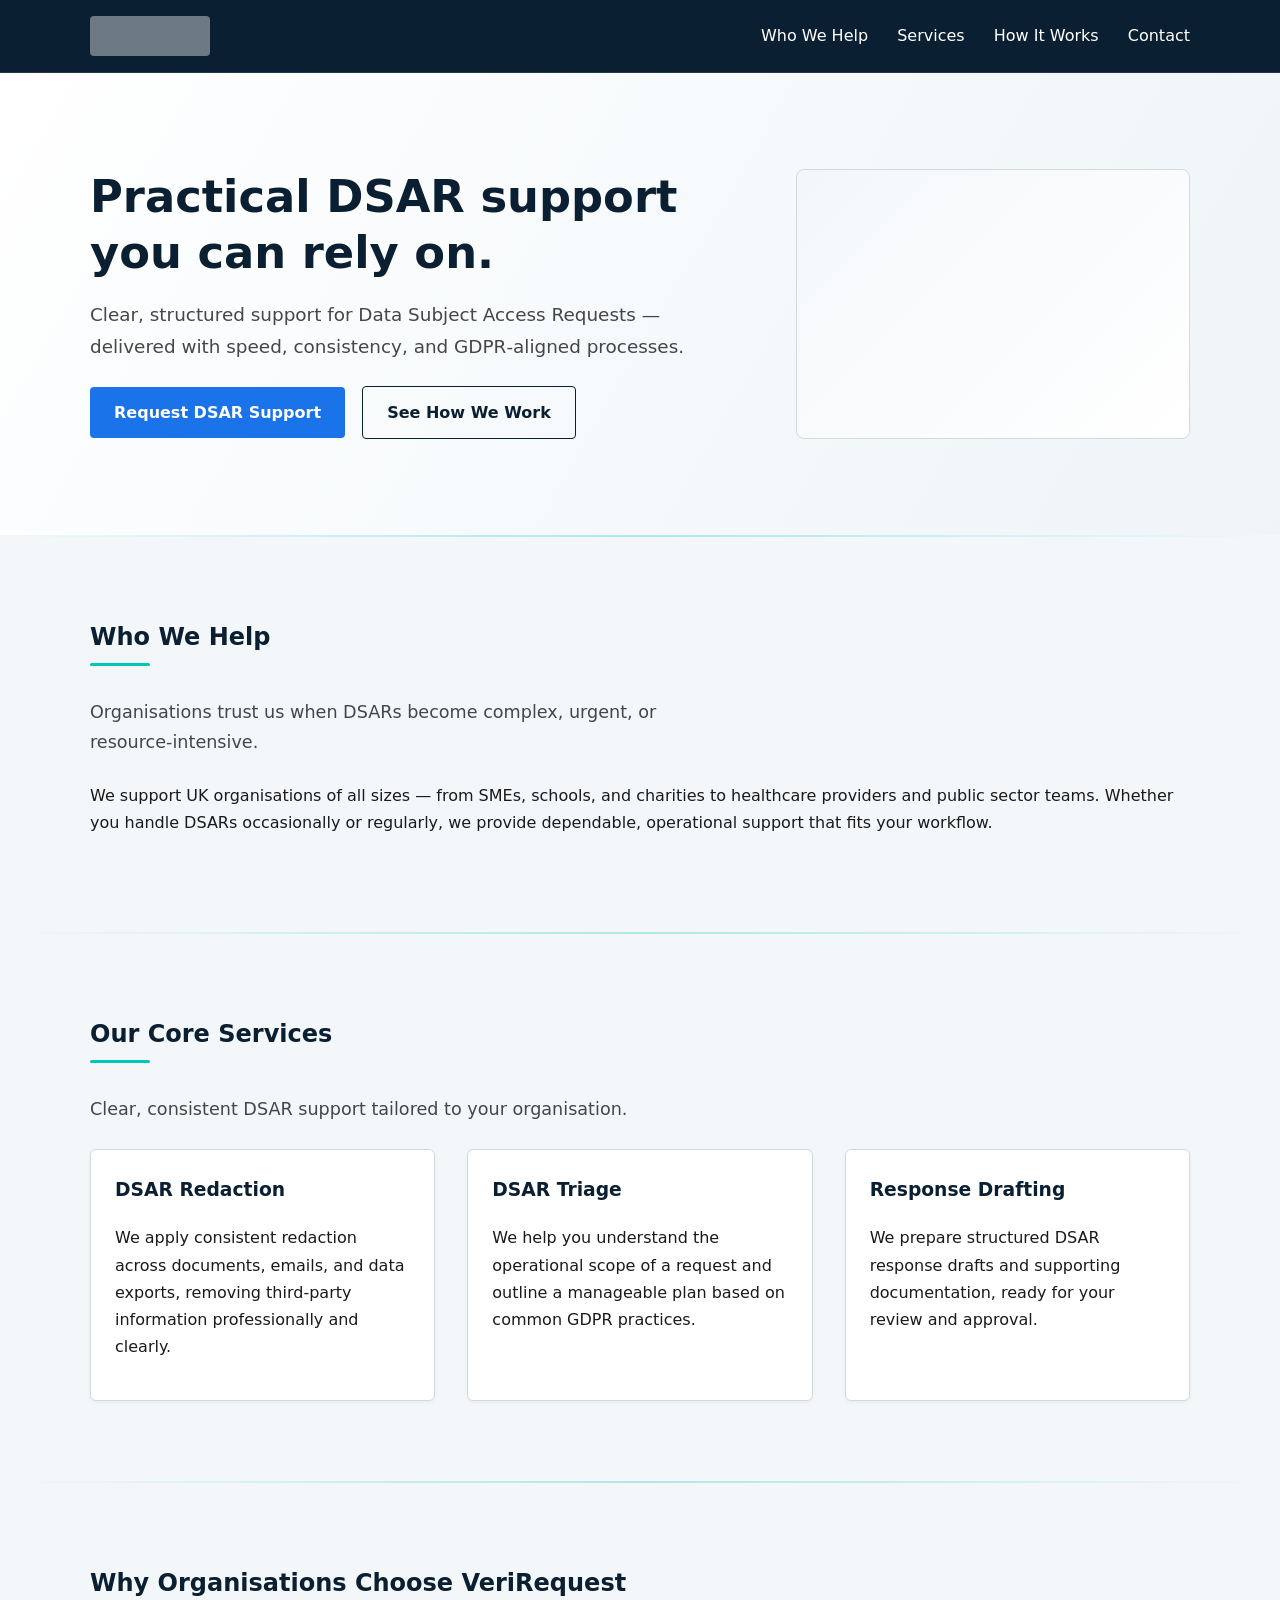
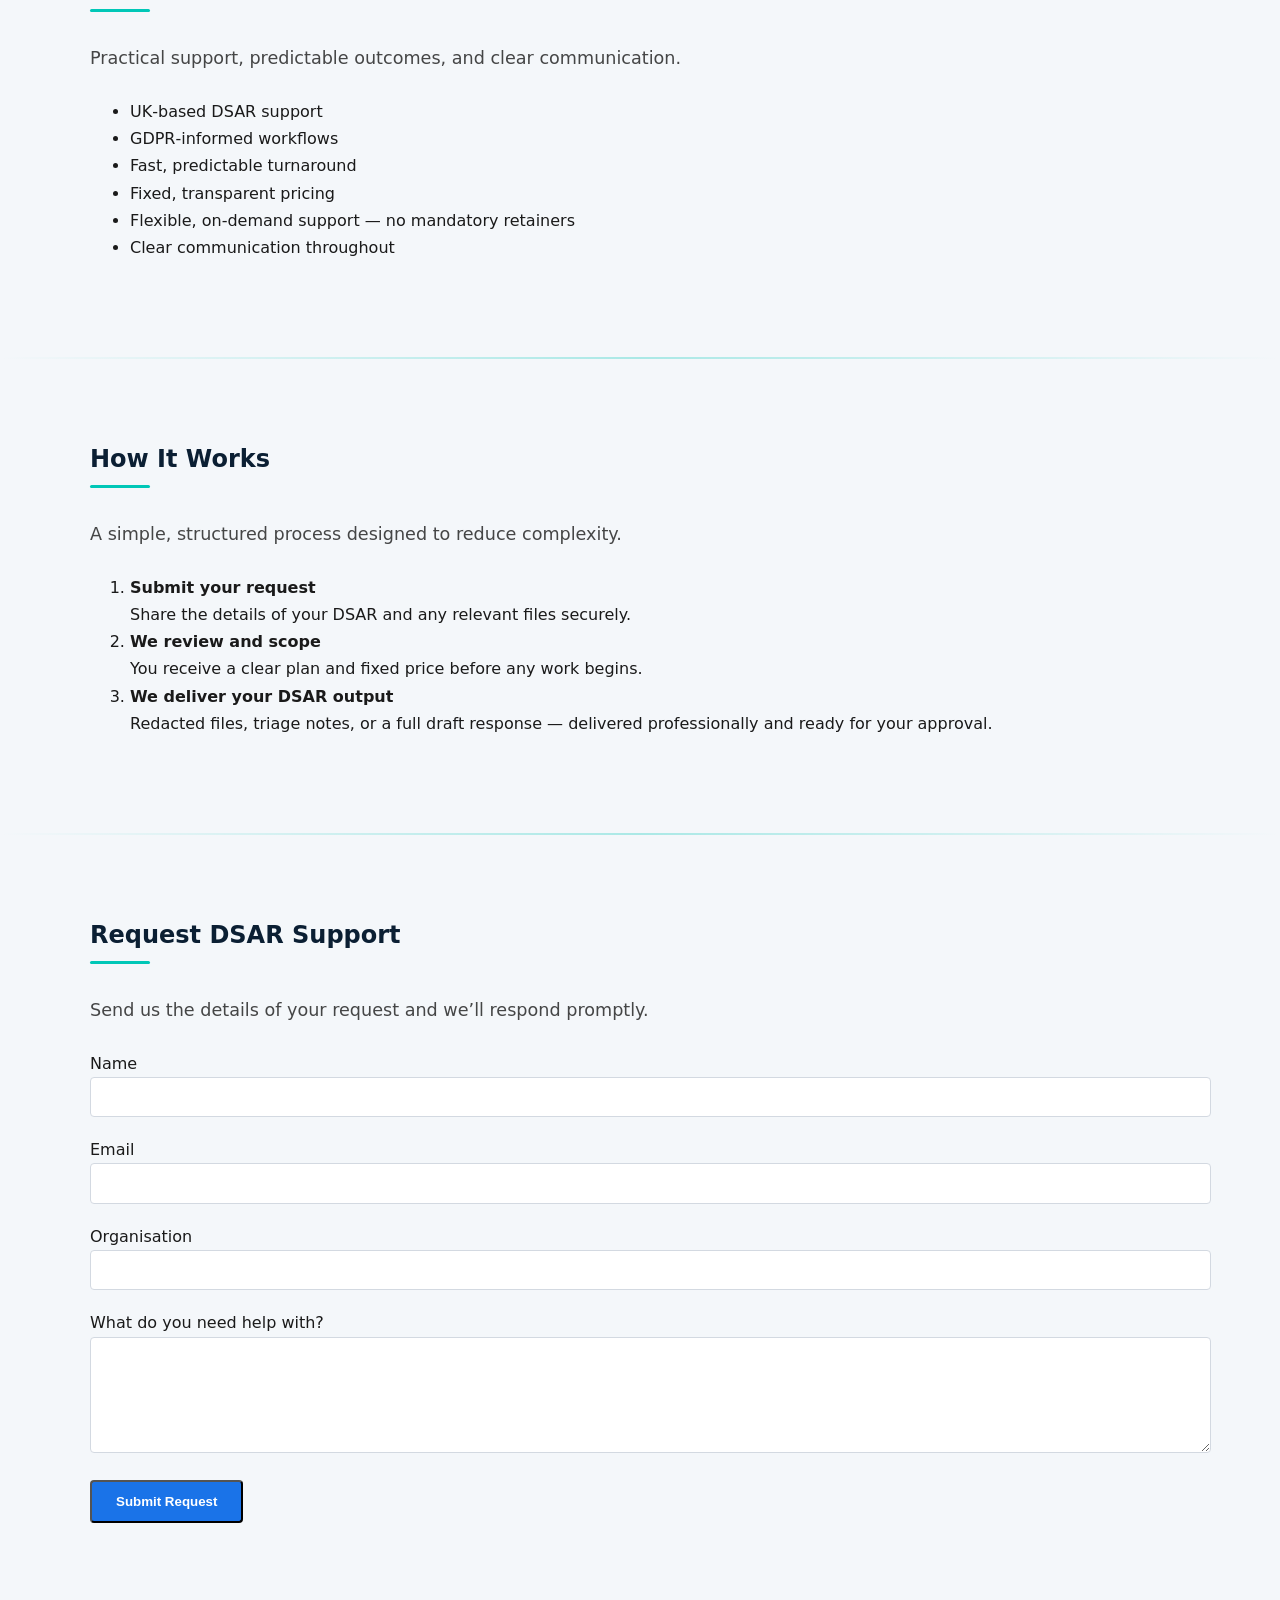
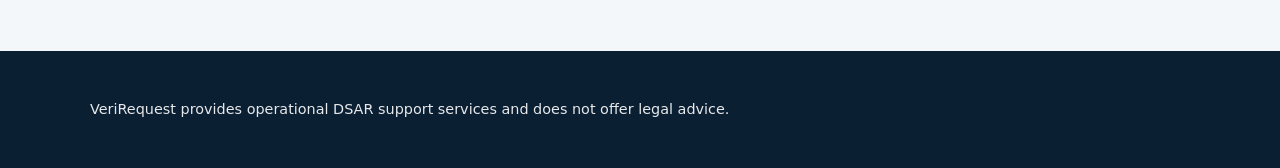
==== index.html @ df02bcd7 "v1.0 — Stable baseline before collapsibles + animation" ====
<!DOCTYPE html>
<html lang="en">
<head>
  <meta charset="UTF-8" />
  <title>VeriRequest — DSAR Support for Organisations</title>
  <meta name="viewport" content="width=device-width, initial-scale=1.0" />
  <link rel="stylesheet" href="styles.css" />
</head>

<body>

  <!-- NAVIGATION -->
  <nav class="navbar">
    <div class="container nav-inner">
      <div class="logo-placeholder"></div>
      <div class="nav-links">
        <a href="#who-we-help">Who We Help</a>
        <a href="#services">Services</a>
        <a href="#how-it-works">How It Works</a>
        <a href="#contact">Contact</a>
      </div>
    </div>
  </nav>

  <main>

    <!-- HERO -->
    <section id="hero" class="fade-section">
      <div class="animated-bg"></div>

      <div class="container hero-grid">
        <div class="hero-text">
          <h1>Practical DSAR support you can rely on.</h1>
          <p class="section-subtitle">
            Clear, structured support for Data Subject Access Requests — delivered with speed, consistency, and GDPR‑aligned processes.
          </p>
          <div class="hero-actions">
            <a href="#contact" class="btn btn-primary">Request DSAR Support</a>
            <a href="#how-it-works" class="btn btn-secondary">See How We Work</a>
          </div>
        </div>
        <div class="hero-side"></div>
      </div>
    </section>

    <div class="section-divider"></div>

    <!-- WHO WE HELP -->
    <section id="who-we-help" class="fade-section alt-bg">
      <div class="container">
        <h2>Who We Help</h2>
        <p class="section-subtitle">
          Organisations trust us when DSARs become complex, urgent, or resource‑intensive.
        </p>
        <p>
          We support UK organisations of all sizes — from SMEs, schools, and charities to healthcare providers and public sector teams.
          Whether you handle DSARs occasionally or regularly, we provide dependable, operational support that fits your workflow.
        </p>
      </div>
    </section>

    <div class="section-divider"></div>

    <!-- SERVICES -->
    <section id="services" class="fade-section">
      <div class="container">
        <h2>Our Core Services</h2>
        <p class="section-subtitle">
          Clear, consistent DSAR support tailored to your organisation.
        </p>

        <div class="services-grid">

          <div class="service-card">
            <h3>DSAR Redaction</h3>
            <p>
              We apply consistent redaction across documents, emails, and data exports, removing third‑party information professionally and clearly.
            </p>
          </div>

          <div class="service-card">
            <h3>DSAR Triage</h3>
            <p>
              We help you understand the operational scope of a request and outline a manageable plan based on common GDPR practices.
            </p>
          </div>

          <div class="service-card">
            <h3>Response Drafting</h3>
            <p>
              We prepare structured DSAR response drafts and supporting documentation, ready for your review and approval.
            </p>
          </div>

        </div>
      </div>
    </section>

    <div class="section-divider"></div>

    <!-- WHY CHOOSE US -->
    <section id="why-choose-us" class="fade-section alt-bg">
      <div class="container">
        <h2>Why Organisations Choose VeriRequest</h2>
        <p class="section-subtitle">
          Practical support, predictable outcomes, and clear communication.
        </p>
        <ul class="why-list">
          <li>UK‑based DSAR support</li>
          <li>GDPR‑informed workflows</li>
          <li>Fast, predictable turnaround</li>
          <li>Fixed, transparent pricing</li>
          <li>Flexible, on‑demand support — no mandatory retainers</li>
          <li>Clear communication throughout</li>
        </ul>
      </div>
    </section>

    <div class="section-divider"></div>

    <!-- HOW IT WORKS -->
    <section id="how-it-works" class="fade-section">
      <div class="container">
        <h2>How It Works</h2>
        <p class="section-subtitle">
          A simple, structured process designed to reduce complexity.
        </p>

        <ol>
          <li>
            <strong>Submit your request</strong><br />
            Share the details of your DSAR and any relevant files securely.
          </li>
          <li>
            <strong>We review and scope</strong><br />
            You receive a clear plan and fixed price before any work begins.
          </li>
          <li>
            <strong>We deliver your DSAR output</strong><br />
            Redacted files, triage notes, or a full draft response — delivered professionally and ready for your approval.
          </li>
        </ol>
      </div>
    </section>

    <div class="section-divider"></div>

    <!-- CONTACT -->
    <section id="contact" class="fade-section alt-bg">
      <div class="container">
        <h2>Request DSAR Support</h2>
        <p class="section-subtitle">
          Send us the details of your request and we’ll respond promptly.
        </p>

        <form name="dsar-support" method="POST" data-netlify="true">
          <div>
            <label for="name">Name</label><br />
            <input type="text" id="name" name="name" required />
          </div>

          <div>
            <label for="email">Email</label><br />
            <input type="email" id="email" name="email" required />
          </div>

          <div>
            <label for="organisation">Organisation</label><br />
            <input type="text" id="organisation" name="organisation" />
          </div>

          <div>
            <label for="message">What do you need help with?</label><br />
            <textarea id="message" name="message" rows="5" required></textarea>
          </div>

          <button type="submit" class="btn btn-primary">Submit Request</button>
        </form>
      </div>
    </section>

  </main>

  <footer>
    <div class="container">
      <p class="disclaimer">
        VeriRequest provides operational DSAR support services and does not offer legal advice.
      </p>
    </div>
  </footer>

</body>
</html>
---- styles.css ----
/* NETLIFY‑INSPIRED COLOUR SYSTEM */
:root {
  --primary-blue: #0B1F33;      /* Deep navy */
  --secondary-blue: #1A73E8;    /* Modern blue */
  --accent-teal: #00C7B7;       /* Netlify teal */

  --bg-light: #F4F7FA;          /* Soft grey-white */
  --grey-mid: #D3D9E1;          /* Cool grey */
  --text-dark: #1A1A1A;
  --white: #FFFFFF;
}

/* BASE */
html { scroll-behavior: smooth; }

body {
  font-family: system-ui, -apple-system, BlinkMacSystemFont, "Segoe UI", sans-serif;
  color: var(--text-dark);
  background-color: var(--bg-light);
  margin: 0;
  line-height: 1.7;
}

h1, h2, h3 { color: var(--primary-blue); margin-top: 0; }

.section-subtitle {
  font-size: 1.1rem;
  opacity: 0.8;
  margin-bottom: 1.5rem;
  max-width: 700px;
}

.container {
  max-width: 1100px;
  margin: 0 auto;
  padding: 0 1.5rem;
}

/* NAVIGATION */
.navbar {
  background: var(--primary-blue);
  border-bottom: 1px solid rgba(255,255,255,0.1);
  position: sticky;
  top: 0;
  z-index: 100;
}

.nav-inner {
  display: flex;
  justify-content: space-between;
  align-items: center;
  padding: 1rem 0;
}

.logo-placeholder {
  width: 120px;
  height: 40px;
  background-color: rgba(255,255,255,0.4);
  border-radius: 4px;
}

.nav-links a {
  margin-left: 1.5rem;
  text-decoration: none;
  color: var(--white);
  font-weight: 500;
  position: relative;
  padding-bottom: 4px;
  transition: 0.25s ease;
}

.nav-links a::after {
  content: "";
  position: absolute;
  left: 50%;
  bottom: 0;
  width: 0;
  height: 2px;
  background-color: var(--accent-teal);
  transition: 0.25s ease;
  transform: translateX(-50%);
}

.nav-links a:hover::after { width: 100%; }

/* HERO */
#hero {
  position: relative;
  padding: 6rem 0;
  overflow: hidden;
  background: none !important;
  z-index: 1;
}

.animated-bg {
  position: absolute;
  inset: 0;
  z-index: 0;
  background: linear-gradient(120deg, #ffffff, #eef4f8, #e3f7f5);
  background-size: 200% 200%;
  animation: heroGradient 22s ease infinite;
  opacity: 1;
}

@keyframes heroGradient {
  0% { background-position: 0% 50%; }
  50% { background-position: 100% 50%; }
  100% { background-position: 0% 50%; }
}

.hero-grid {
  position: relative;
  z-index: 2;
  display: grid;
  grid-template-columns: 1fr 0.6fr;
  gap: 3rem;
}

.hero-text h1 {
  font-size: 2.8rem;
  line-height: 1.25;
  margin-bottom: 1rem;
}

.hero-text p {
  font-size: 1.15rem;
  max-width: 600px;
}

.hero-side {
  background: linear-gradient(135deg, var(--bg-light), #ffffff);
  border: 1px solid var(--grey-mid);
  border-radius: 8px;
}

/* BUTTONS — UPDATED THEME */
.btn {
  display: inline-block;
  padding: 0.75rem 1.5rem;
  border-radius: 4px;
  text-decoration: none;
  font-weight: 600;
  transition: 0.25s ease;
}

.btn-primary {
  background-color: var(--secondary-blue);
  color: var(--white);
}

.btn-primary:hover {
  background-color: #155fcc;
  transform: translateY(-2px);
}

.btn-secondary {
  background-color: transparent;
  color: var(--primary-blue);
  border: 1px solid var(--primary-blue);
  margin-left: 0.75rem;
}

.btn-secondary:hover {
  background-color: var(--primary-blue);
  color: var(--white);
  transform: translateY(-2px);
}

/* SECTION SPACING */
section { padding: 5rem 1.5rem; }

.alt-bg { background-color: var(--bg-light); }

/* SECTION DIVIDERS */
.section-divider {
  height: 2px;
  background: linear-gradient(
    to right,
    transparent,
    rgba(0, 199, 183, 0.3),
    transparent
  );
  margin: 0;
}

/* SECTION HEADERS */
section h2 {
  position: relative;
  padding-bottom: 0.5rem;
  margin-bottom: 2rem;
}

section h2::after {
  content: "";
  position: absolute;
  left: 0;
  bottom: 0;
  width: 60px;
  height: 3px;
  background-color: var(--accent-teal);
  border-radius: 2px;
  transition: width 0.3s ease;
}

section:hover h2::after { width: 120px; }

/* FADE-IN ANIMATION */
.fade-section {
  opacity: 0;
  transform: translateY(20px);
  animation: fadeUp 0.8s ease forwards;
}

@keyframes fadeUp {
  to {
    opacity: 1;
    transform: translateY(0);
  }
}

/* SERVICES GRID */
.services-grid {
  display: grid;
  grid-template-columns: repeat(auto-fit, minmax(280px, 1fr));
  gap: 2rem;
}

.service-card {
  background-color: var(--white);
  border: 1px solid var(--grey-mid);
  border-radius: 6px;
  padding: 1.5rem;
  box-shadow: 0 2px 4px rgba(0,0,0,0.04);
  transition: transform 0.2s ease, box-shadow 0.2s ease;
}

.service-card:hover {
  transform: translateY(-4px);
  box-shadow: 0 4px 12px rgba(0,0,0,0.08);
}

/* LIST INTERACTIONS */
.why-list li {
  transition: 0.25s ease;
  padding-left: 0;
}

.why-list li:hover {
  padding-left: 8px;
  color: var(--primary-blue);
}

/* FORM */
form div { margin-bottom: 1.2rem; }

input, textarea {
  width: 100%;
  padding: 0.6rem;
  border: 1px solid var(--grey-mid);
  border-radius: 4px;
  font-family: inherit;
  font-size: 1rem;
}

/* FOOTER */
footer {
  background-color: var(--primary-blue);
  color: var(--white);
  padding: 2rem 0;
  margin-top: 3rem;
}

footer .disclaimer {
  font-size: 0.9rem;
  opacity: 0.9;
}
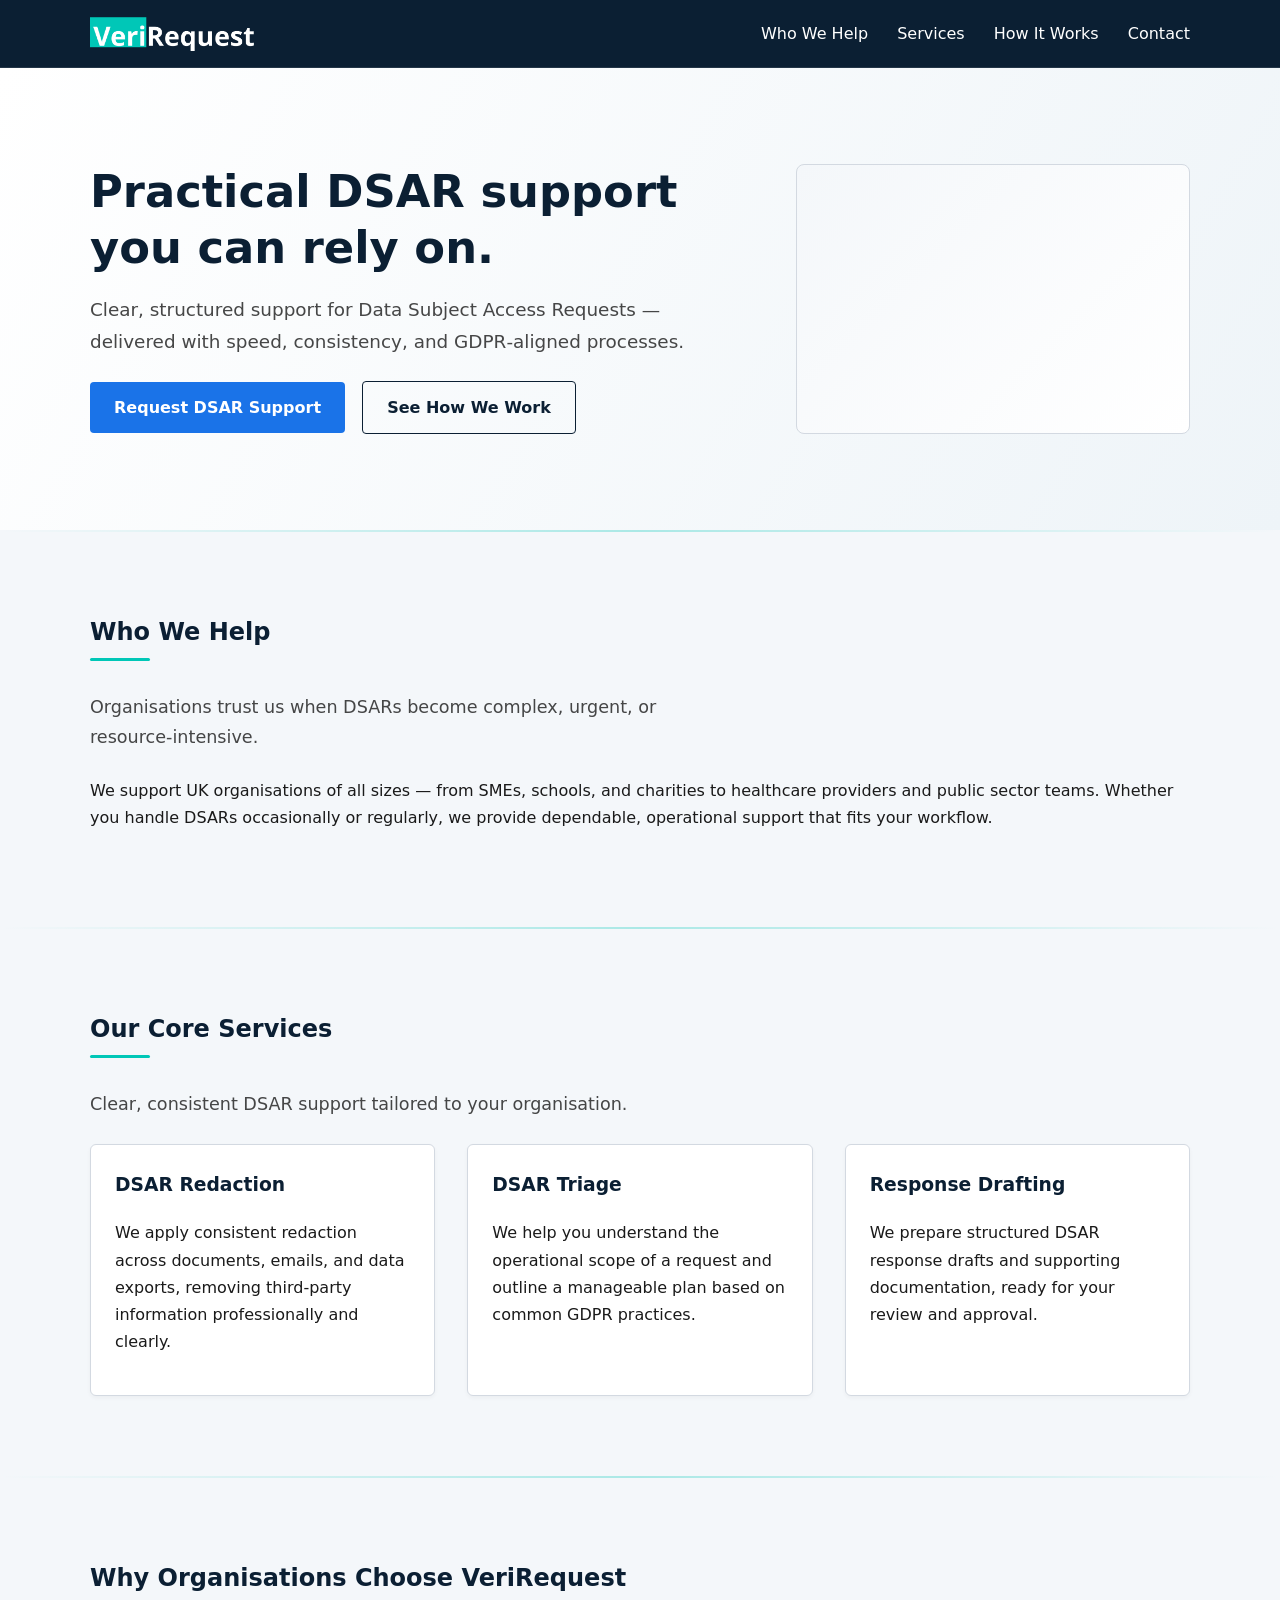
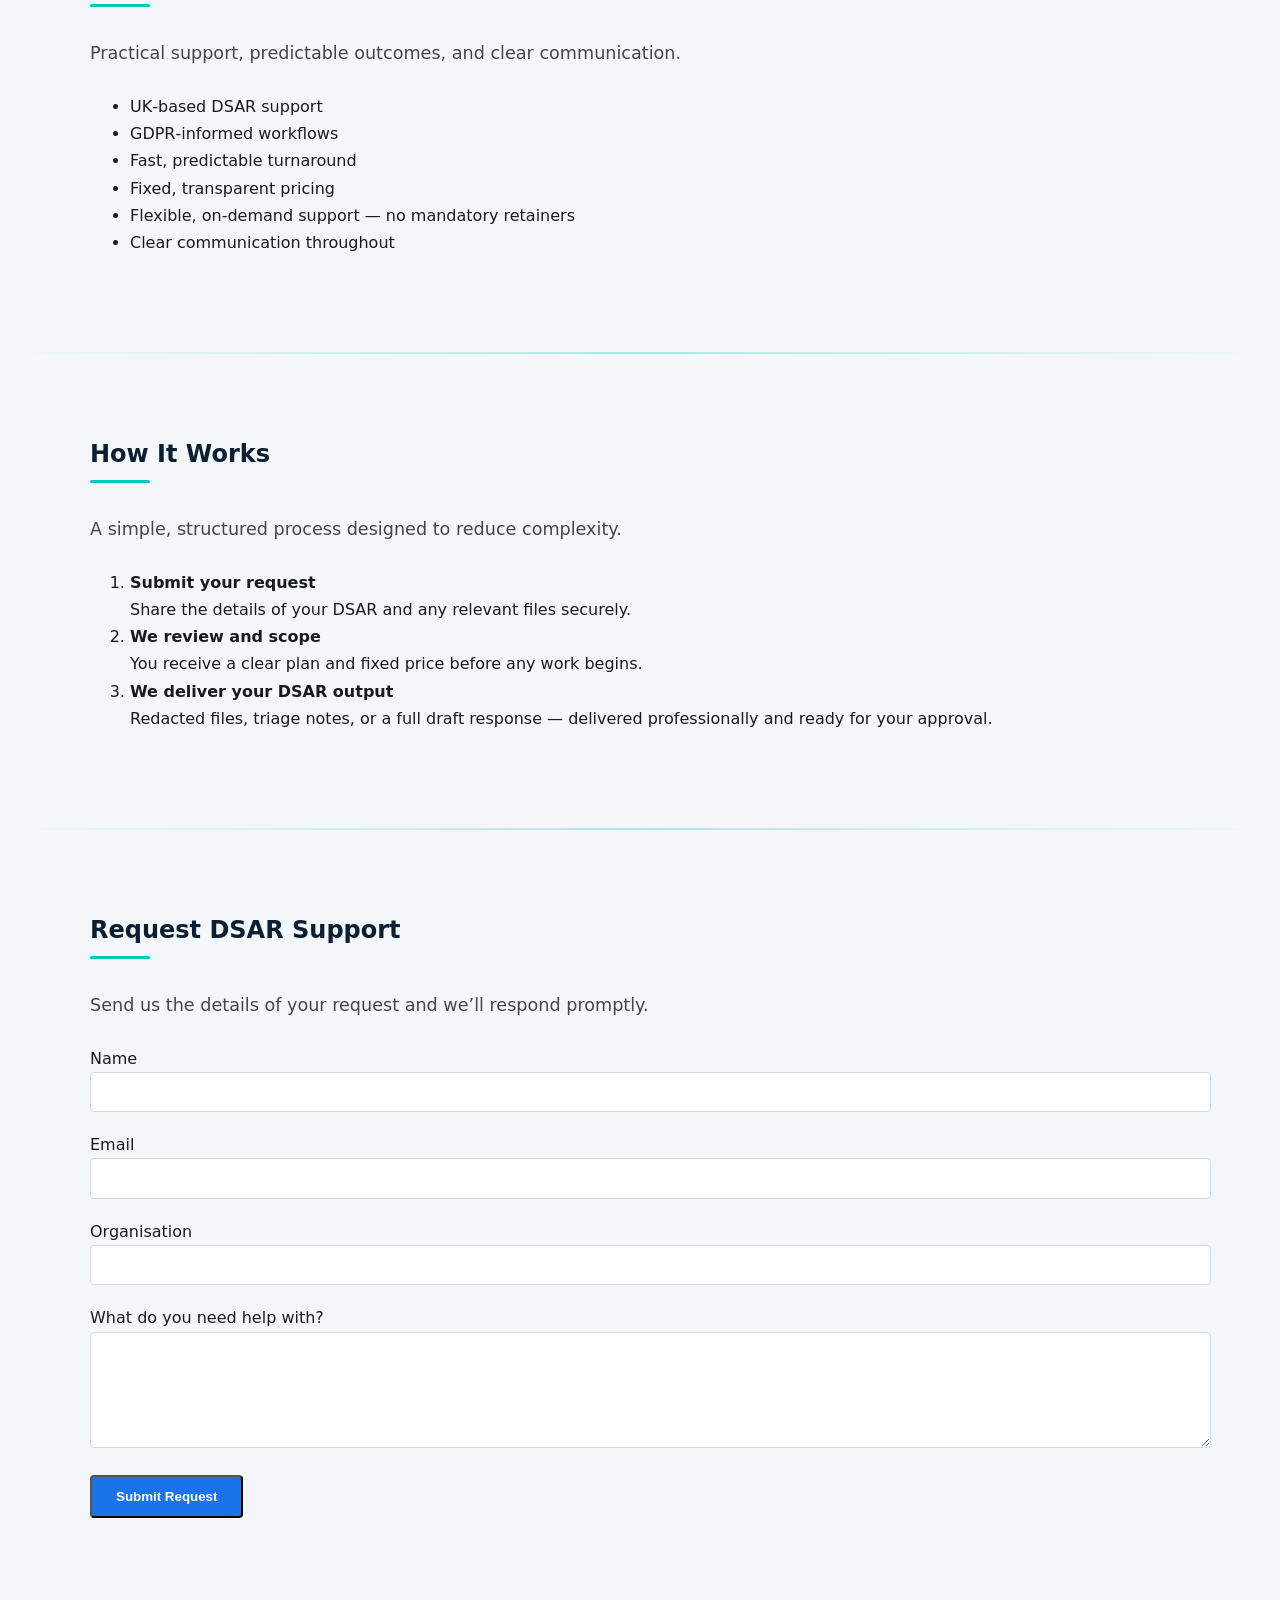
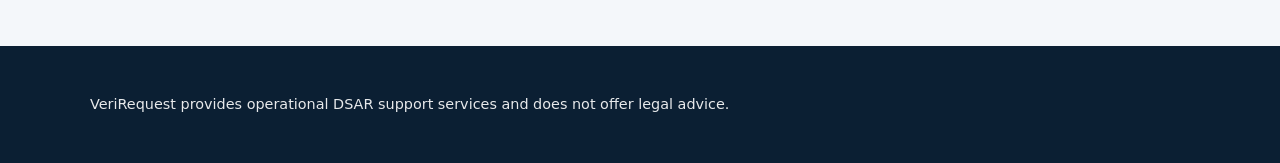
==== commit 838e4123: "2.Logo addition" ====
--- a/index.html
+++ b/index.html
@@ -12,7 +12,10 @@
   <!-- NAVIGATION -->
   <nav class="navbar">
     <div class="container nav-inner">
-      <div class="logo-placeholder"></div>
+
+      <!-- LOGO -->
+      <img src="assets/images/logo.png" alt="VeriRequest logo" class="logo">
+
       <div class="nav-links">
         <a href="#who-we-help">Who We Help</a>
         <a href="#services">Services</a>
--- a/styles.css
+++ b/styles.css
@@ -1,17 +1,19 @@
-/* NETLIFY‑INSPIRED COLOUR SYSTEM */
+/* COLOUR SYSTEM — NETLIFY‑INSPIRED */
 :root {
-  --primary-blue: #0B1F33;      /* Deep navy */
-  --secondary-blue: #1A73E8;    /* Modern blue */
-  --accent-teal: #00C7B7;       /* Netlify teal */
-
-  --bg-light: #F4F7FA;          /* Soft grey-white */
-  --grey-mid: #D3D9E1;          /* Cool grey */
+  --primary-blue: #0B1F33;
+  --secondary-blue: #1A73E8;
+  --accent-teal: #00C7B7;
+
+  --bg-light: #F4F7FA;
+  --grey-mid: #D3D9E1;
   --text-dark: #1A1A1A;
   --white: #FFFFFF;
 }
 
 /* BASE */
-html { scroll-behavior: smooth; }
+html {
+  scroll-behavior: smooth;
+}
 
 body {
   font-family: system-ui, -apple-system, BlinkMacSystemFont, "Segoe UI", sans-serif;
@@ -21,7 +23,10 @@
   line-height: 1.7;
 }
 
-h1, h2, h3 { color: var(--primary-blue); margin-top: 0; }
+h1, h2, h3 {
+  color: var(--primary-blue);
+  margin-top: 0;
+}
 
 .section-subtitle {
   font-size: 1.1rem;
@@ -34,6 +39,13 @@
   max-width: 1100px;
   margin: 0 auto;
   padding: 0 1.5rem;
+}
+
+/* LOGO */
+.logo {
+  height: 35px;
+  width: auto;
+  display: block;
 }
 
 /* NAVIGATION */
@@ -50,13 +62,6 @@
   justify-content: space-between;
   align-items: center;
   padding: 1rem 0;
-}
-
-.logo-placeholder {
-  width: 120px;
-  height: 40px;
-  background-color: rgba(255,255,255,0.4);
-  border-radius: 4px;
 }
 
 .nav-links a {
@@ -81,14 +86,16 @@
   transform: translateX(-50%);
 }
 
-.nav-links a:hover::after { width: 100%; }
+.nav-links a:hover::after {
+  width: 100%;
+}
 
 /* HERO */
 #hero {
   position: relative;
   padding: 6rem 0;
   overflow: hidden;
-  background: none !important;
+  background: none;
   z-index: 1;
 }
 
@@ -133,7 +140,7 @@
   border-radius: 8px;
 }
 
-/* BUTTONS — UPDATED THEME */
+/* BUTTONS */
 .btn {
   display: inline-block;
   padding: 0.75rem 1.5rem;
@@ -167,9 +174,13 @@
 }
 
 /* SECTION SPACING */
-section { padding: 5rem 1.5rem; }
-
-.alt-bg { background-color: var(--bg-light); }
+section {
+  padding: 5rem 1.5rem;
+}
+
+.alt-bg {
+  background-color: var(--bg-light);
+}
 
 /* SECTION DIVIDERS */
 .section-divider {
@@ -202,7 +213,9 @@
   transition: width 0.3s ease;
 }
 
-section:hover h2::after { width: 120px; }
+section:hover h2::after {
+  width: 120px;
+}
 
 /* FADE-IN ANIMATION */
 .fade-section {
@@ -251,7 +264,9 @@
 }
 
 /* FORM */
-form div { margin-bottom: 1.2rem; }
+form div {
+  margin-bottom: 1.2rem;
+}
 
 input, textarea {
   width: 100%;
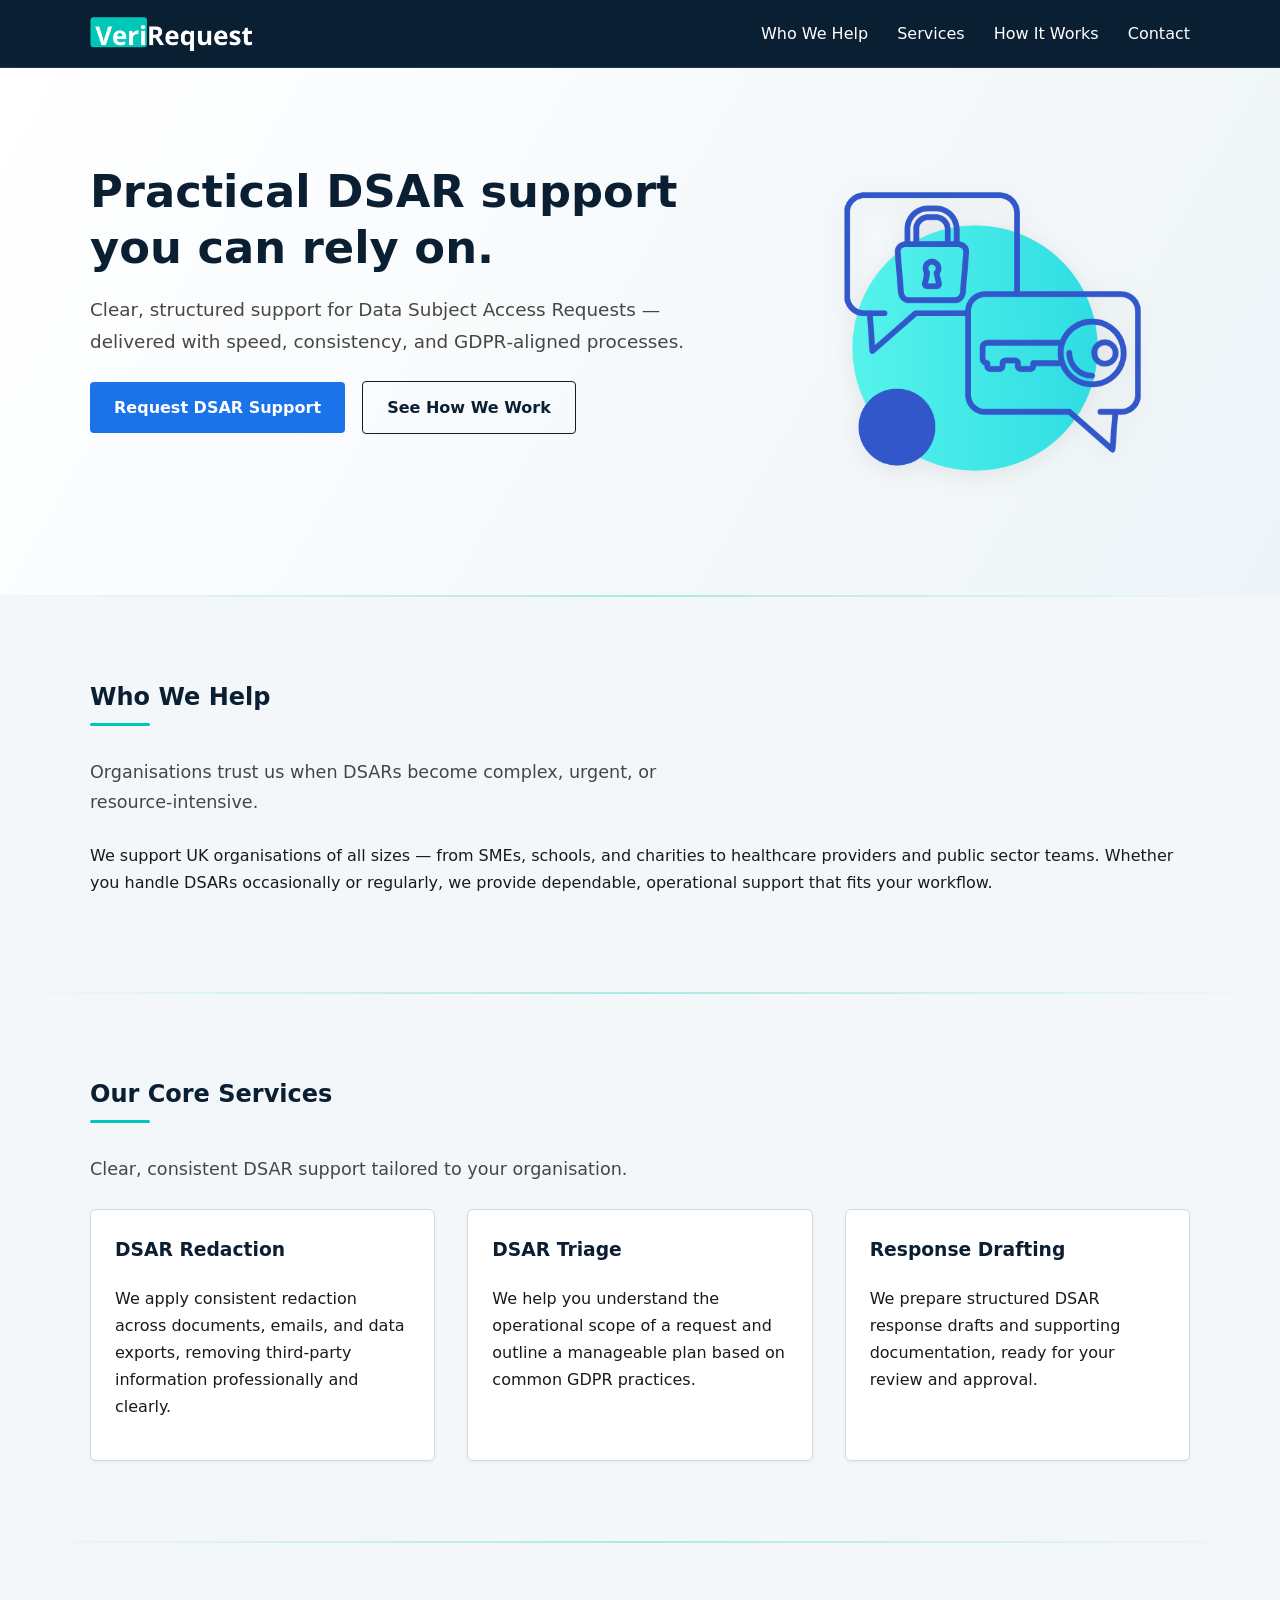
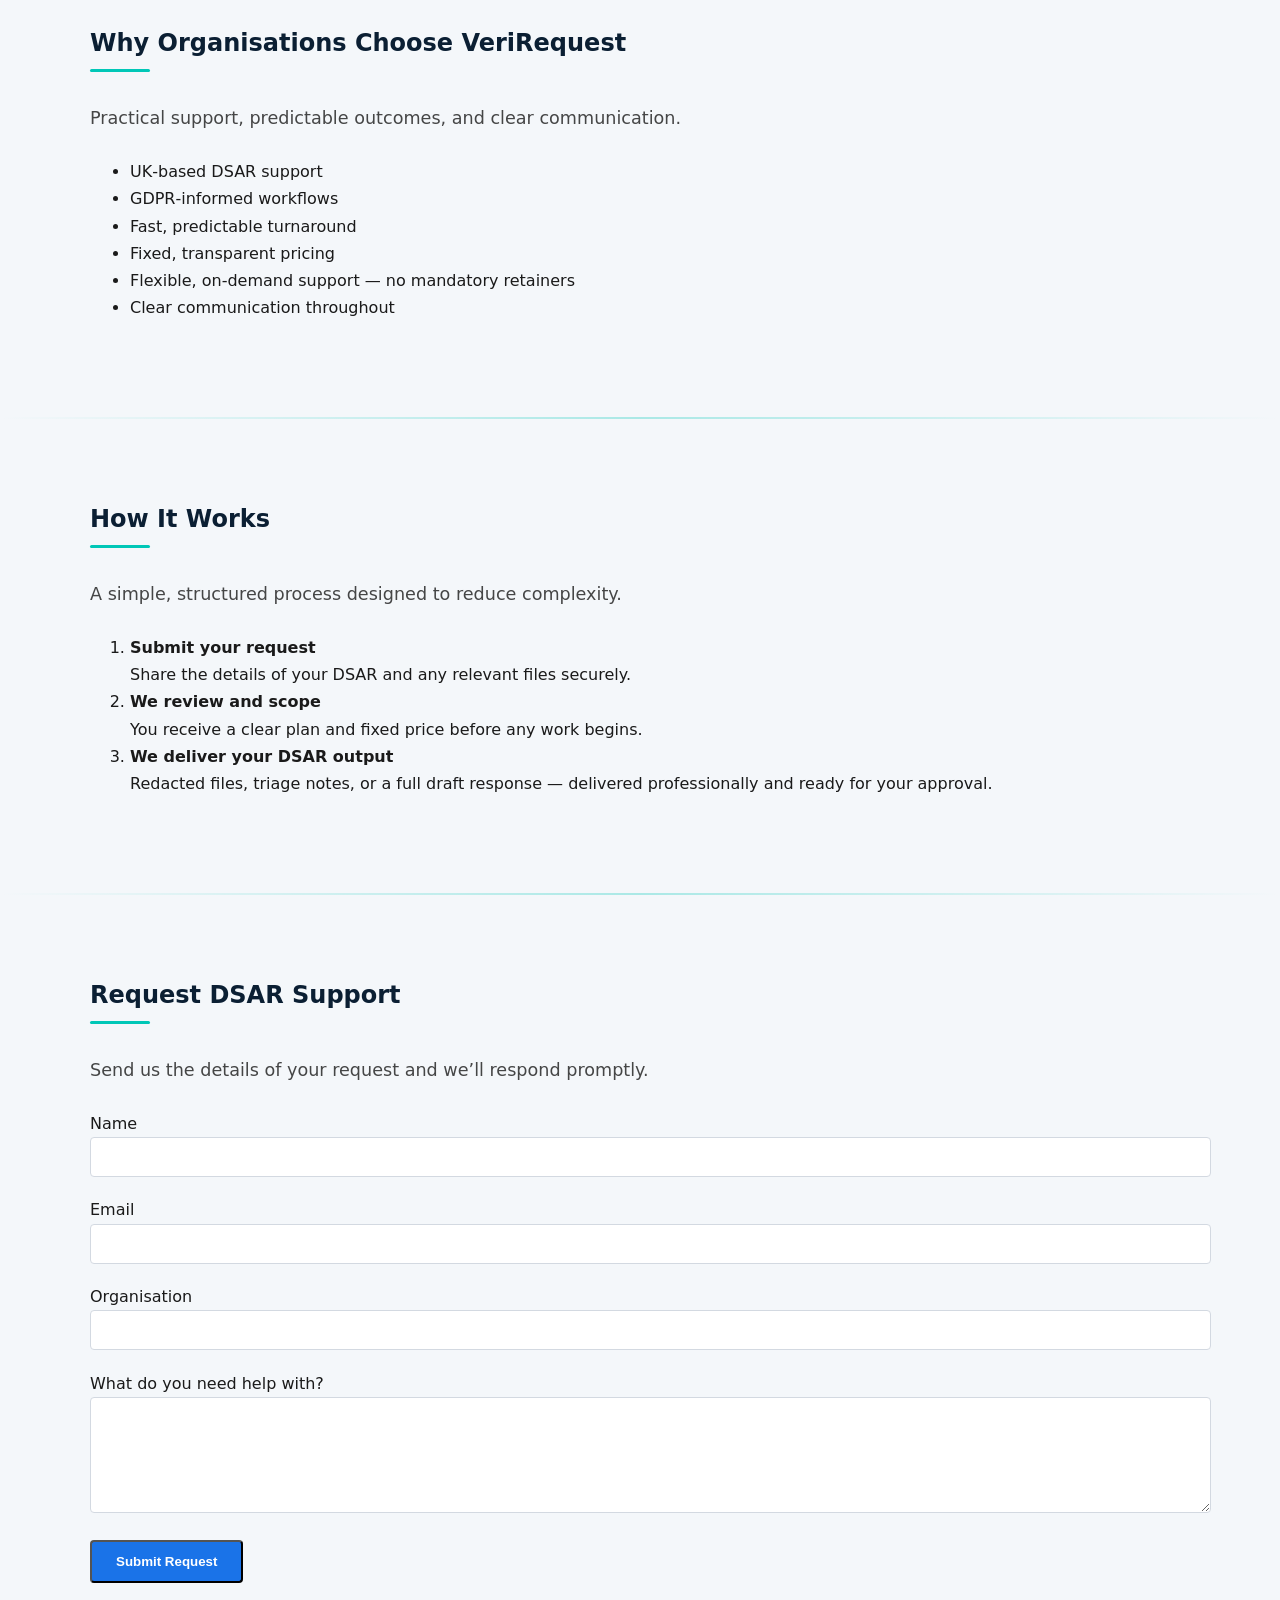
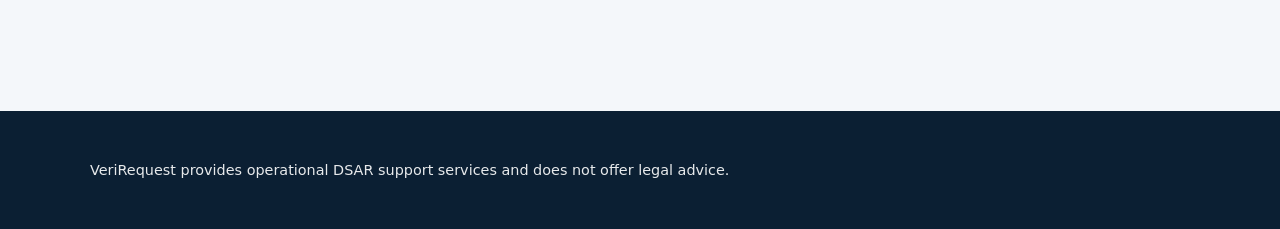
==== commit 9a7e5ba1: "3. Module 1 Image" ====
--- a/index.html
+++ b/index.html
@@ -42,7 +42,13 @@
             <a href="#how-it-works" class="btn btn-secondary">See How We Work</a>
           </div>
         </div>
-        <div class="hero-side"></div>
+
+        <!-- HERO IMAGE -->
+        <div class="hero-side">
+          <img src="assets/images/module_image_1.png"
+               alt="DSAR support illustration"
+               class="hero-side-image">
+        </div>
       </div>
     </section>
 
--- a/styles.css
+++ b/styles.css
@@ -134,10 +134,24 @@
   max-width: 600px;
 }
 
+/* CLEAN HERO IMAGE — NO BOX */
 .hero-side {
-  background: linear-gradient(135deg, var(--bg-light), #ffffff);
-  border: 1px solid var(--grey-mid);
-  border-radius: 8px;
+  display: flex;
+  align-items: center;
+  justify-content: center;
+  padding: 0;
+  background: none;
+  border: none;
+  border-radius: 0;
+  overflow: visible;
+}
+
+.hero-side-image {
+  width: 85%;
+  height: auto;
+  object-fit: contain;
+  display: block;
+  filter: drop-shadow(0 4px 12px rgba(0,0,0,0.08));
 }
 
 /* BUTTONS */
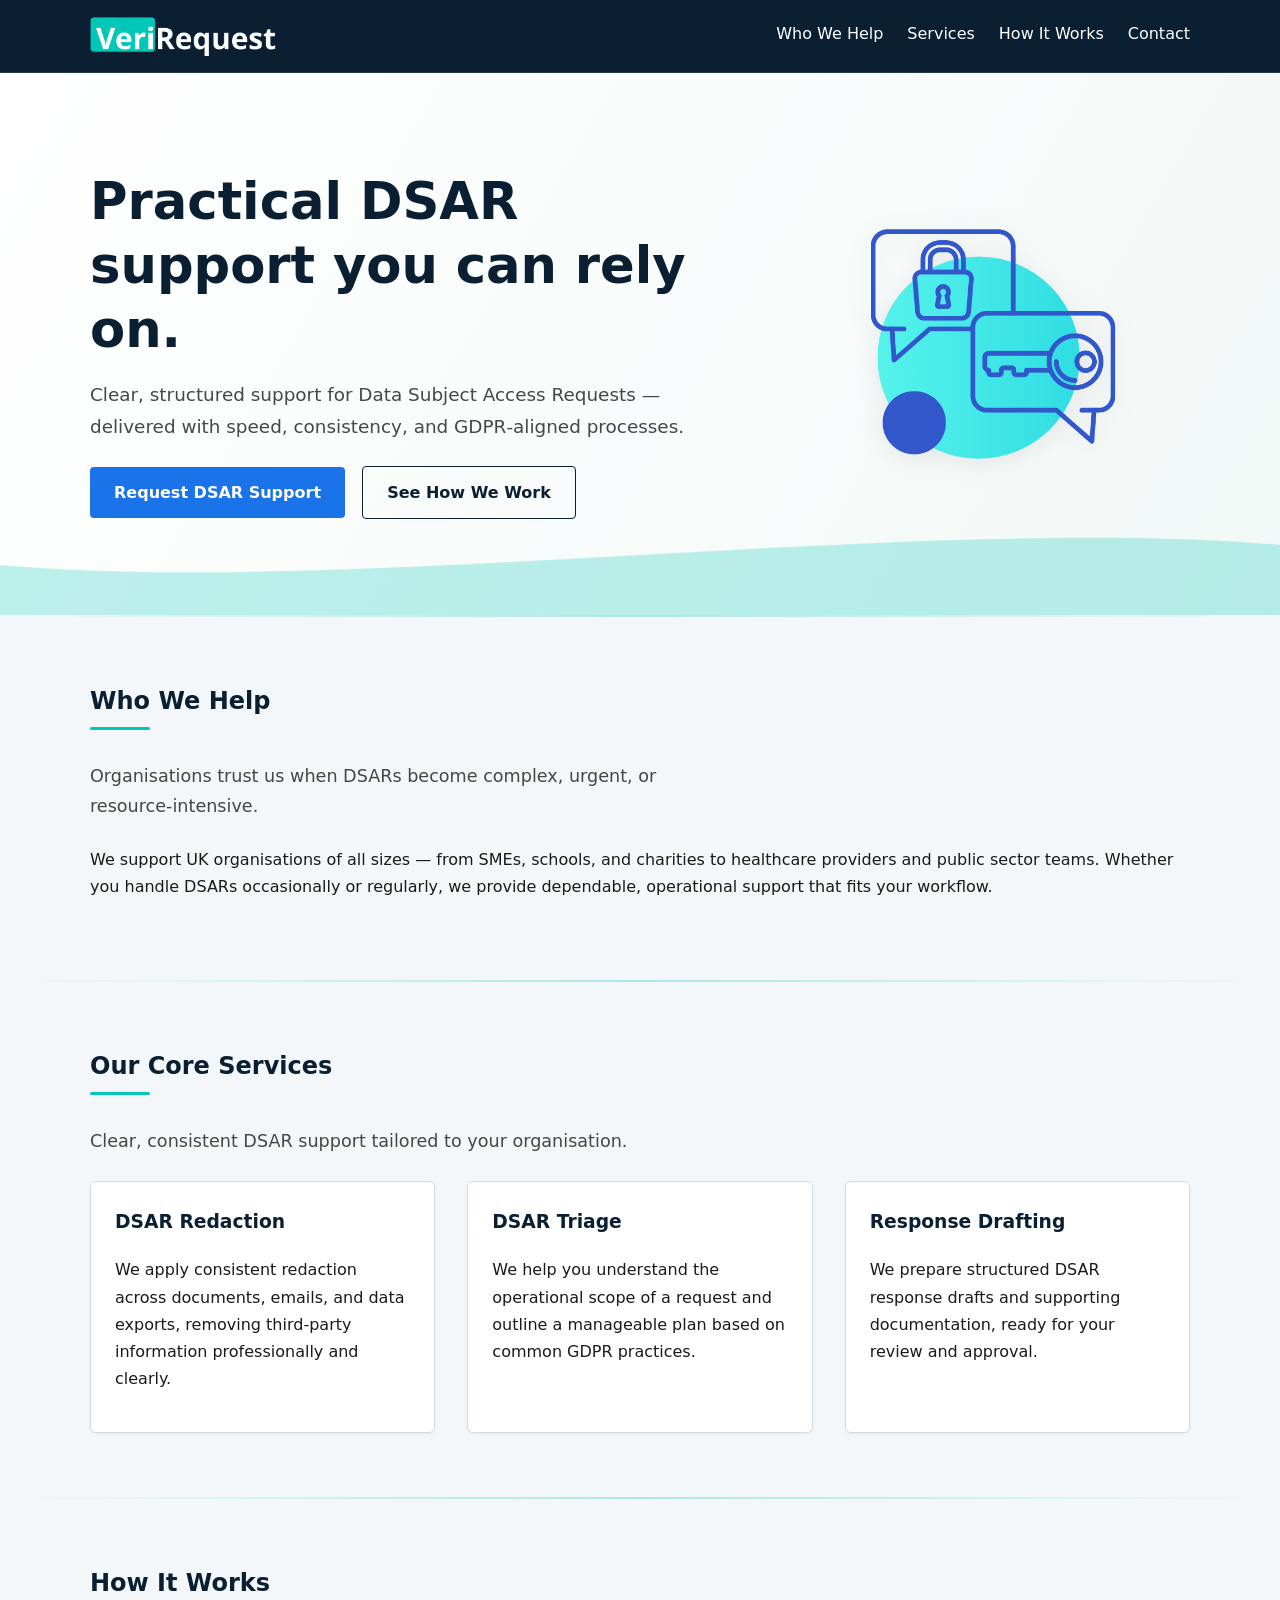
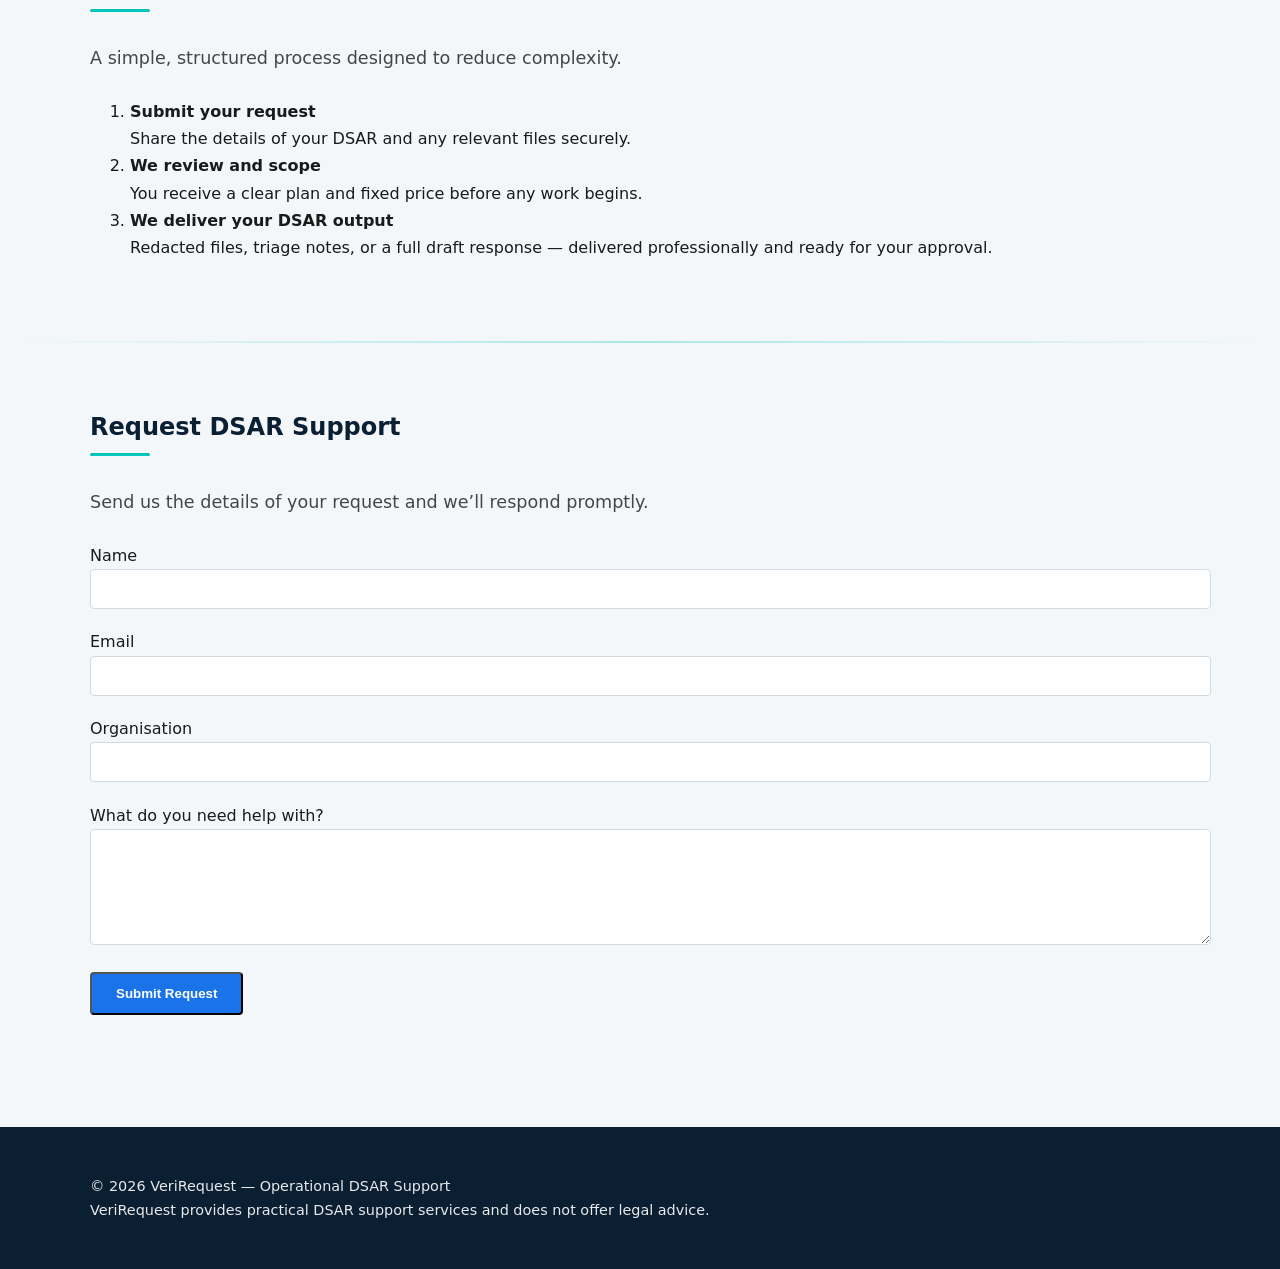
==== commit 9b6728df: "4. Design, Form/Email/Footer Favicon" ====
--- a/index.html
+++ b/index.html
@@ -4,6 +4,10 @@
   <meta charset="UTF-8" />
   <title>VeriRequest — DSAR Support for Organisations</title>
   <meta name="viewport" content="width=device-width, initial-scale=1.0" />
+
+  <!-- Favicon -->
+  <link rel="icon" type="image/png" href="assets/images/favicon.png" />
+
   <link rel="stylesheet" href="styles.css" />
 </head>
 
@@ -14,8 +18,17 @@
     <div class="container nav-inner">
 
       <!-- LOGO -->
-      <img src="assets/images/logo.png" alt="VeriRequest logo" class="logo">
-
+      <img src="assets/images/logo.png"
+           alt="VeriRequest logo"
+           class="logo"
+           decoding="async">
+
+      <!-- MOBILE MENU BUTTON -->
+      <button class="nav-toggle" aria-label="Toggle navigation">
+        <span></span><span></span><span></span>
+      </button>
+
+      <!-- NAV LINKS -->
       <div class="nav-links">
         <a href="#who-we-help">Who We Help</a>
         <a href="#services">Services</a>
@@ -30,6 +43,7 @@
     <!-- HERO -->
     <section id="hero" class="fade-section">
       <div class="animated-bg"></div>
+      <div class="wave-overlay"></div>
 
       <div class="container hero-grid">
         <div class="hero-text">
@@ -43,11 +57,12 @@
           </div>
         </div>
 
-        <!-- HERO IMAGE -->
         <div class="hero-side">
           <img src="assets/images/module_image_1.png"
                alt="DSAR support illustration"
-               class="hero-side-image">
+               class="hero-side-image"
+               loading="lazy"
+               decoding="async">
         </div>
       </div>
     </section>
@@ -107,28 +122,8 @@
 
     <div class="section-divider"></div>
 
-    <!-- WHY CHOOSE US -->
-    <section id="why-choose-us" class="fade-section alt-bg">
-      <div class="container">
-        <h2>Why Organisations Choose VeriRequest</h2>
-        <p class="section-subtitle">
-          Practical support, predictable outcomes, and clear communication.
-        </p>
-        <ul class="why-list">
-          <li>UK‑based DSAR support</li>
-          <li>GDPR‑informed workflows</li>
-          <li>Fast, predictable turnaround</li>
-          <li>Fixed, transparent pricing</li>
-          <li>Flexible, on‑demand support — no mandatory retainers</li>
-          <li>Clear communication throughout</li>
-        </ul>
-      </div>
-    </section>
-
-    <div class="section-divider"></div>
-
     <!-- HOW IT WORKS -->
-    <section id="how-it-works" class="fade-section">
+    <section id="how-it-works" class="fade-section alt-bg">
       <div class="container">
         <h2>How It Works</h2>
         <p class="section-subtitle">
@@ -155,7 +150,7 @@
     <div class="section-divider"></div>
 
     <!-- CONTACT -->
-    <section id="contact" class="fade-section alt-bg">
+    <section id="contact" class="fade-section">
       <div class="container">
         <h2>Request DSAR Support</h2>
         <p class="section-subtitle">
@@ -163,6 +158,8 @@
         </p>
 
         <form name="dsar-support" method="POST" data-netlify="true">
+          <input type="hidden" name="form-name" value="dsar-support">
+
           <div>
             <label for="name">Name</label><br />
             <input type="text" id="name" name="name" required />
@@ -193,10 +190,33 @@
   <footer>
     <div class="container">
       <p class="disclaimer">
-        VeriRequest provides operational DSAR support services and does not offer legal advice.
+        © 2026 VeriRequest — Operational DSAR Support<br>
+        VeriRequest provides practical DSAR support services and does not offer legal advice.
       </p>
     </div>
   </footer>
 
+  <!-- MOBILE NAV SCRIPT -->
+  <script>
+    const toggle = document.querySelector('.nav-toggle');
+    const links = document.querySelector('.nav-links');
+
+    toggle.addEventListener('click', () => {
+      links.classList.toggle('open');
+    });
+
+    document.querySelectorAll('.nav-links a').forEach(link => {
+      link.addEventListener('click', () => {
+        links.classList.remove('open');
+      });
+    });
+
+    document.addEventListener('click', (e) => {
+      if (!e.target.closest('.nav-inner')) {
+        links.classList.remove('open');
+      }
+    });
+  </script>
+
 </body>
 </html>
--- a/styles.css
+++ b/styles.css
@@ -43,7 +43,7 @@
 
 /* LOGO */
 .logo {
-  height: 35px;
+  height: 40px;
   width: auto;
   display: block;
 }
@@ -55,6 +55,10 @@
   position: sticky;
   top: 0;
   z-index: 100;
+
+  opacity: 1 !important;
+  transform: none !important;
+  animation: none !important;
 }
 
 .nav-inner {
@@ -64,8 +68,13 @@
   padding: 1rem 0;
 }
 
+.nav-links {
+  display: flex;
+  gap: 1.5rem;
+  transition: opacity 0.3s ease, transform 0.3s ease;
+}
+
 .nav-links a {
-  margin-left: 1.5rem;
   text-decoration: none;
   color: var(--white);
   font-weight: 500;
@@ -90,6 +99,22 @@
   width: 100%;
 }
 
+/* MOBILE NAV BUTTON */
+.nav-toggle {
+  display: none;
+  flex-direction: column;
+  gap: 5px;
+  background: none;
+  border: none;
+  cursor: pointer;
+}
+
+.nav-toggle span {
+  width: 24px;
+  height: 3px;
+  background: var(--white);
+}
+
 /* HERO */
 #hero {
   position: relative;
@@ -99,14 +124,36 @@
   z-index: 1;
 }
 
+/* SOFTER GRADIENT */
 .animated-bg {
   position: absolute;
   inset: 0;
   z-index: 0;
-  background: linear-gradient(120deg, #ffffff, #eef4f8, #e3f7f5);
-  background-size: 200% 200%;
+
+  background: linear-gradient(120deg,
+    #ffffff,
+    #f4f9f8,
+    #e6f5f2,
+    #d4efea
+  );
+  background-size: 250% 250%;
   animation: heroGradient 22s ease infinite;
   opacity: 1;
+}
+
+/* WAVE OVERLAY */
+.wave-overlay {
+  position: absolute;
+  inset: 0;
+  z-index: 1;
+  background: url('assets/images/wave.svg') repeat-x bottom;
+  opacity: 0.25;
+  animation: waveMove 12s linear infinite;
+}
+
+@keyframes waveMove {
+  from { background-position-x: 0; }
+  to { background-position-x: 1000px; }
 }
 
 @keyframes heroGradient {
@@ -124,7 +171,7 @@
 }
 
 .hero-text h1 {
-  font-size: 2.8rem;
+  font-size: clamp(2.4rem, 4vw, 3.2rem);
   line-height: 1.25;
   margin-bottom: 1rem;
 }
@@ -134,20 +181,14 @@
   max-width: 600px;
 }
 
-/* CLEAN HERO IMAGE — NO BOX */
 .hero-side {
   display: flex;
   align-items: center;
   justify-content: center;
-  padding: 0;
-  background: none;
-  border: none;
-  border-radius: 0;
-  overflow: visible;
 }
 
 .hero-side-image {
-  width: 85%;
+  width: clamp(55%, 70%, 85%);
   height: auto;
   object-fit: contain;
   display: block;
@@ -187,9 +228,23 @@
   transform: translateY(-2px);
 }
 
+/* MOBILE BUTTON SPACING */
+@media (max-width: 900px) {
+  .hero-actions {
+    display: flex;
+    flex-direction: column;
+    gap: 1.1rem;
+    align-items: center;
+  }
+
+  .btn-secondary {
+    margin-left: 0;
+  }
+}
+
 /* SECTION SPACING */
 section {
-  padding: 5rem 1.5rem;
+  padding: 4rem 1.5rem;
 }
 
 .alt-bg {
@@ -303,3 +358,62 @@
   font-size: 0.9rem;
   opacity: 0.9;
 }
+
+/* ============================
+   MOBILE FIXES
+   ============================ */
+@media (max-width: 900px) {
+
+  /* HERO GRID STACKS */
+  .hero-grid {
+    grid-template-columns: 1fr;
+    text-align: center;
+  }
+
+  .hero-side-image {
+    width: 80%;
+    margin-top: 1.5rem;
+  }
+
+  .hero-text h1 {
+    font-size: 2.2rem;
+  }
+
+  /* NAVIGATION — MOBILE MENU */
+  .nav-links {
+    display: none;
+    flex-direction: column;
+    background: var(--primary-blue);
+    position: absolute;
+    top: 70px;
+    right: 0;
+    width: 200px;
+    padding: 1rem 1.5rem;
+    border-left: 1px solid rgba(255,255,255,0.1);
+    border-bottom: 1px solid rgba(255,255,255,0.1);
+
+    opacity: 0;
+    transform: translateY(-10px);
+  }
+
+  .nav-links.open {
+    display: flex;
+    opacity: 1;
+    transform: translateY(0);
+  }
+
+  /* MOBILE BURGER BUTTON */
+  .nav-toggle {
+    display: flex;
+  }
+}
+
+@media (max-width: 600px) {
+  section {
+    padding: 3rem 1.2rem;
+  }
+
+  .services-grid {
+    grid-template-columns: 1fr;
+  }
+}
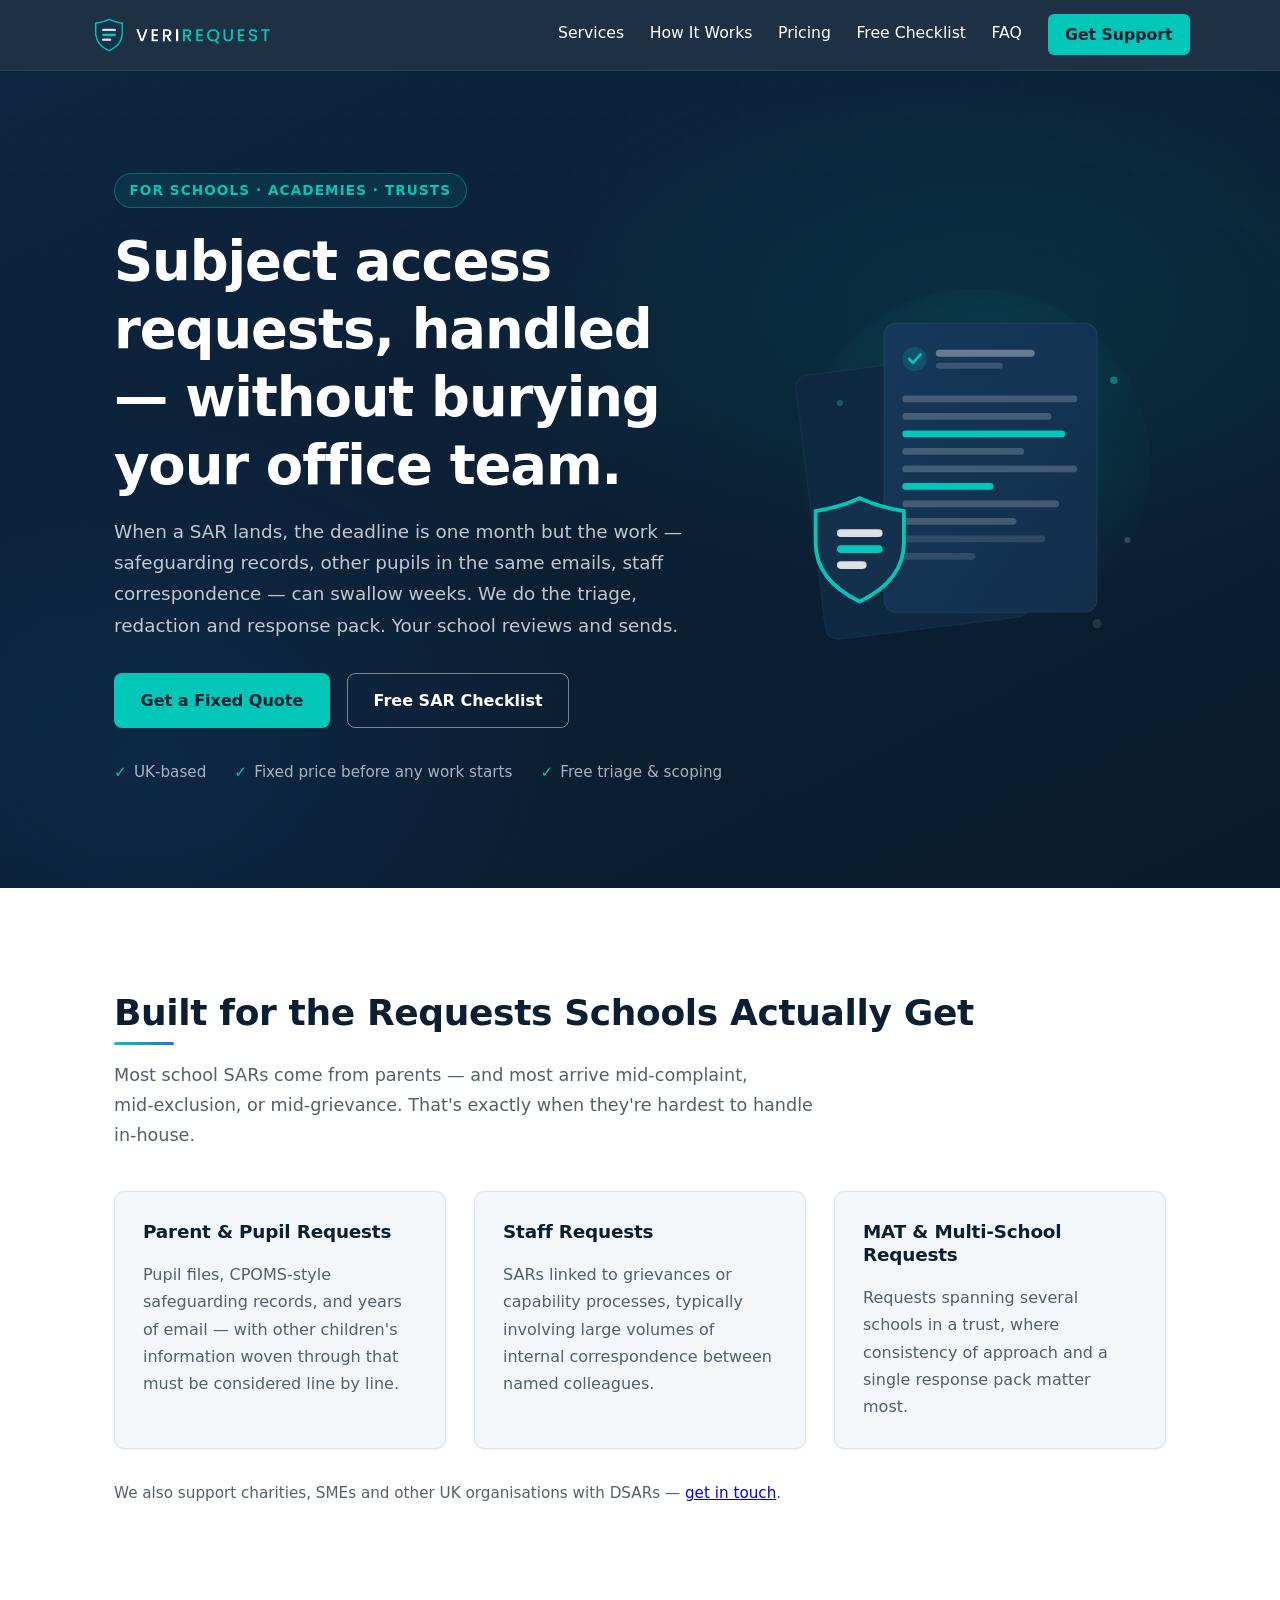
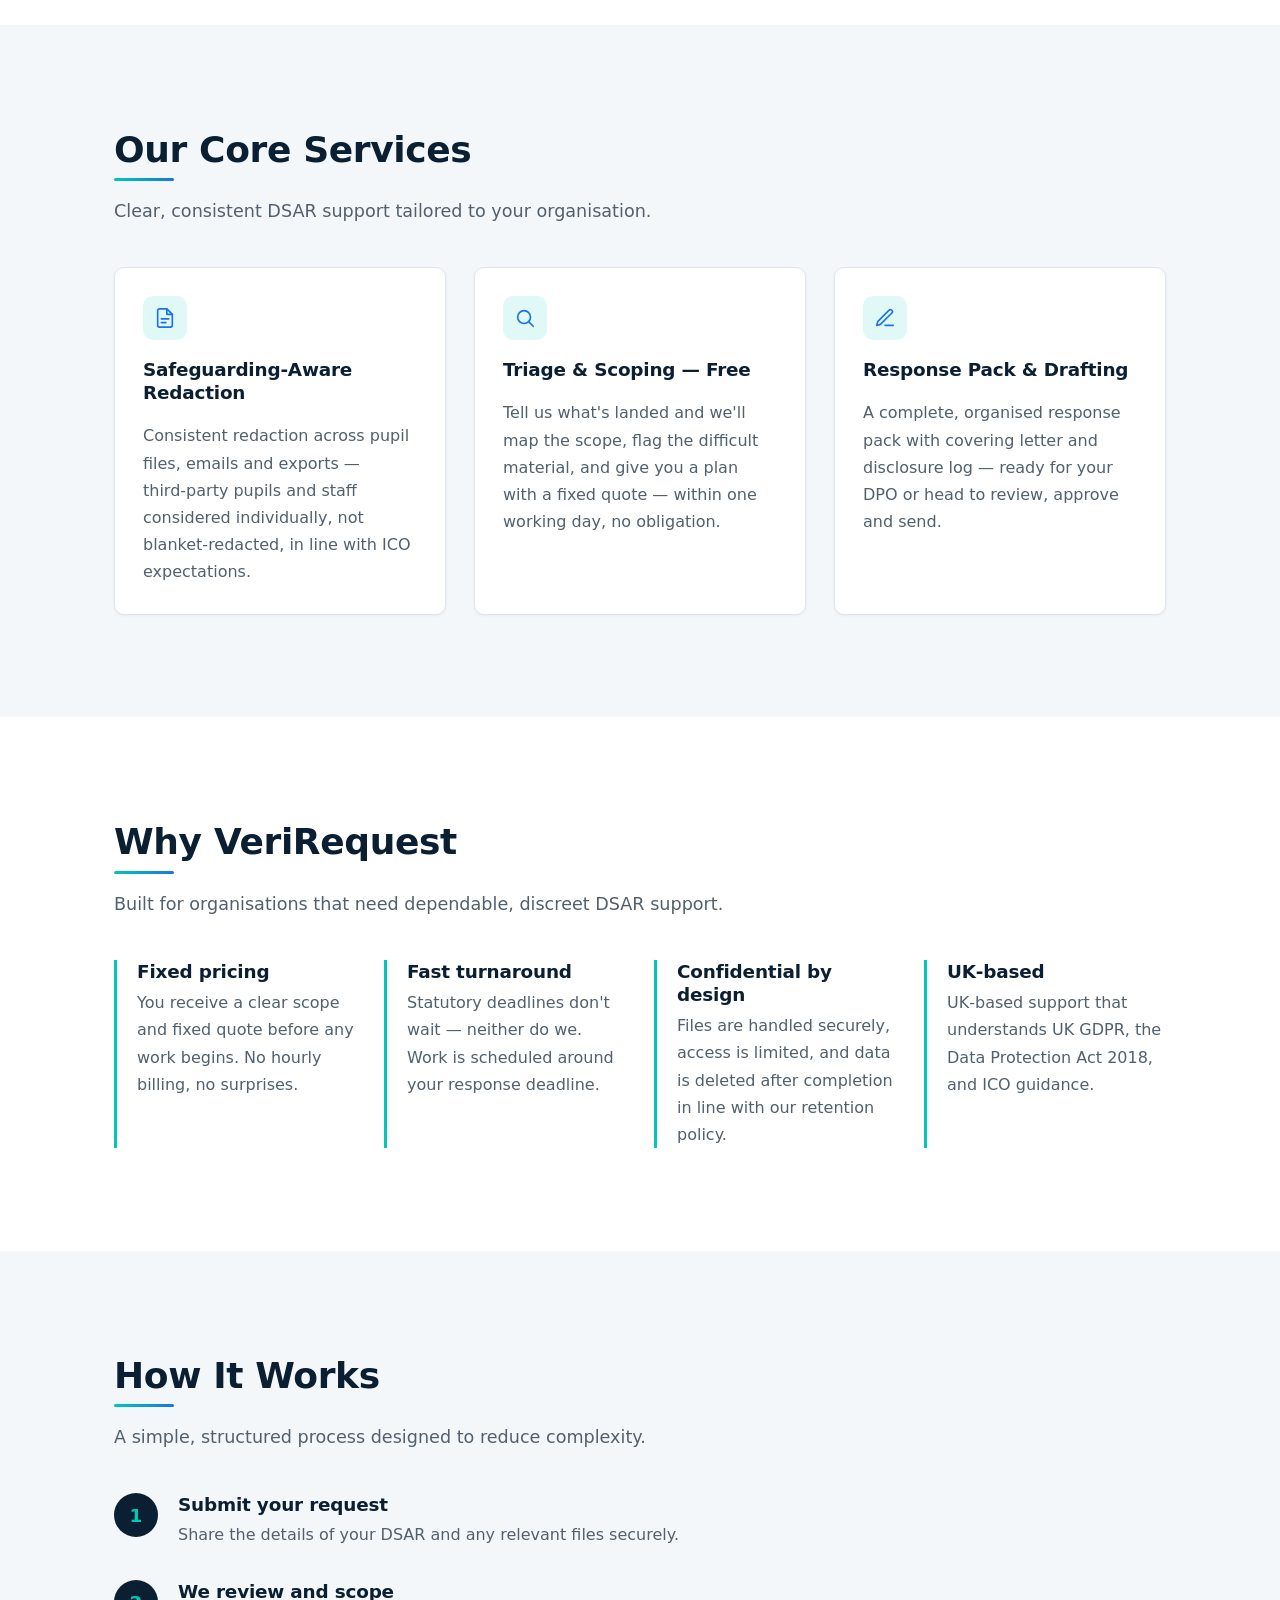
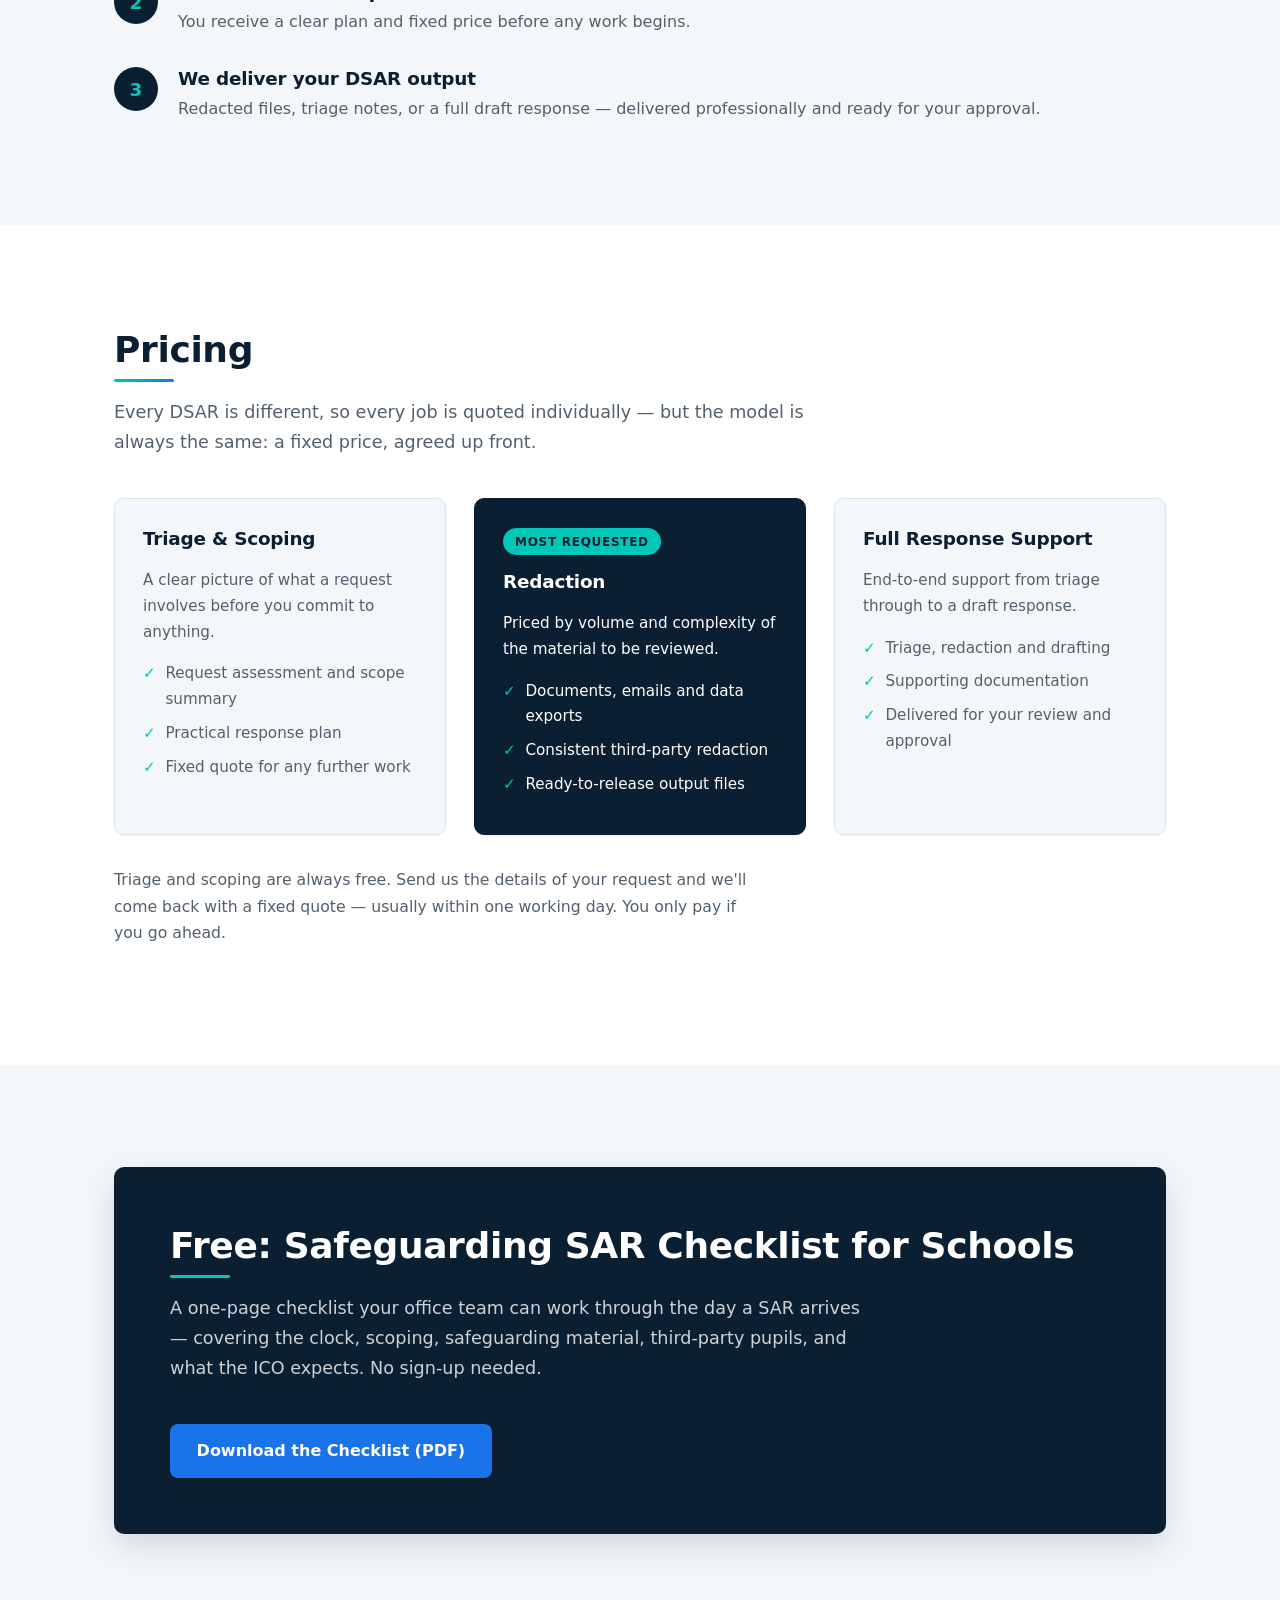
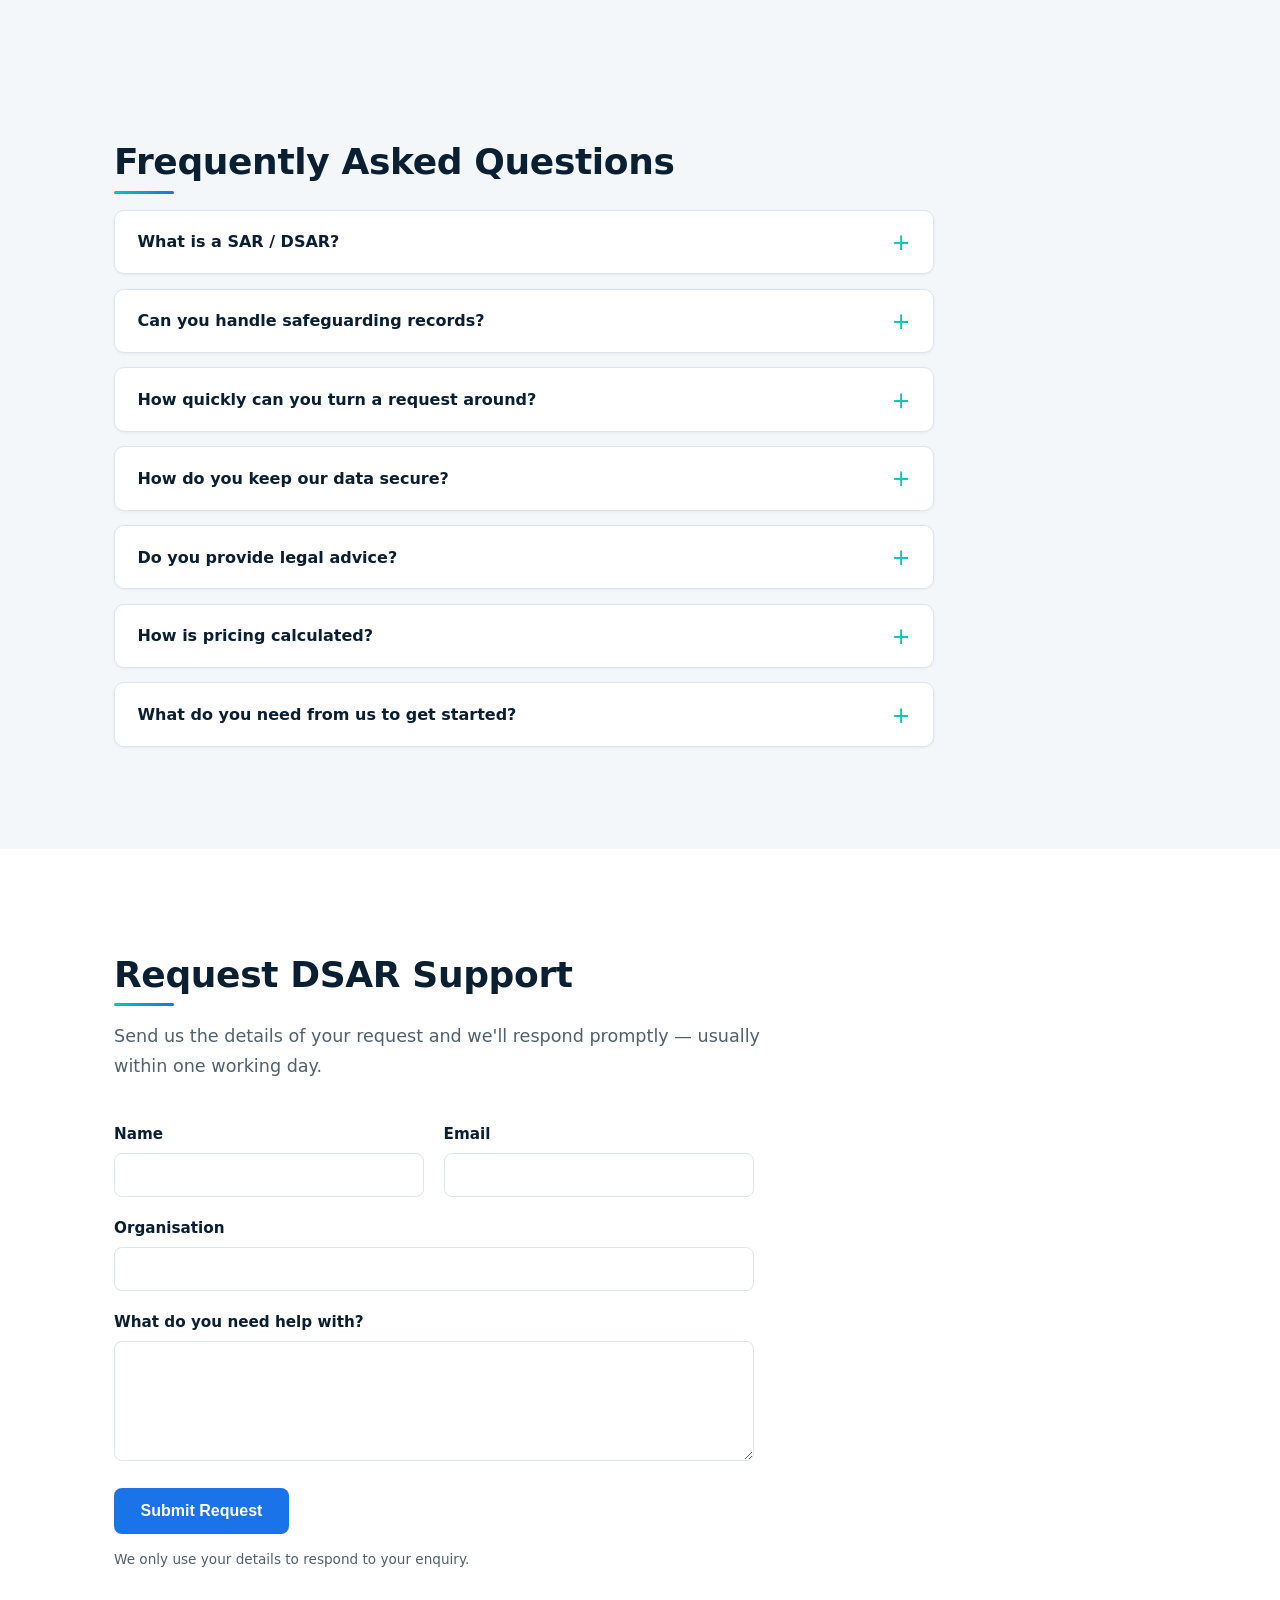
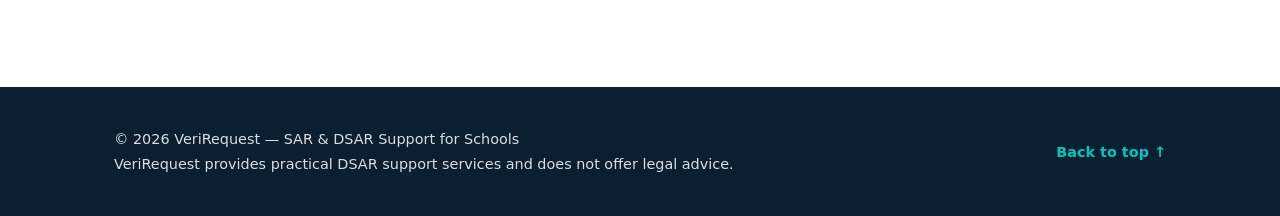
==== commit 044d7c19: "Site redesign, new brand, outreach engine v3" ====
--- a/index.html
+++ b/index.html
@@ -2,185 +2,405 @@
 <html lang="en">
 <head>
   <meta charset="UTF-8" />
-  <title>VeriRequest — DSAR Support for Organisations</title>
   <meta name="viewport" content="width=device-width, initial-scale=1.0" />
-
-  <!-- Favicon -->
+  <title>VeriRequest — SAR &amp; DSAR Support for Schools and Trusts</title>
+
+  <!-- SEO -->
+  <meta name="description" content="Fixed-price subject access request (SAR/DSAR) support for UK schools, academies and trusts. Safeguarding-aware redaction, triage and response drafting — reviewed and sent by your school." />
+  <link rel="canonical" href="https://verirequest.co.uk/" />
+
+  <!-- Open Graph / social sharing -->
+  <meta property="og:type" content="website" />
+  <meta property="og:title" content="VeriRequest — SAR Support for Schools and Trusts" />
+  <meta property="og:description" content="Fixed-price SAR support for schools: safeguarding-aware redaction, triage and response drafting. Free safeguarding SAR checklist." />
+  <meta property="og:url" content="https://verirequest.co.uk/" />
+  <meta property="og:image" content="https://verirequest.co.uk/assets/images/icon_512.png" />
+  <meta name="twitter:card" content="summary" />
+
+  <!-- Structured data -->
+  <script type="application/ld+json">
+  {
+    "@context": "https://schema.org",
+    "@type": "ProfessionalService",
+    "name": "VeriRequest",
+    "description": "Operational SAR/DSAR support for UK schools, academies and trusts: safeguarding-aware redaction, triage and response drafting.",
+    "url": "https://verirequest.co.uk/",
+    "areaServed": "GB",
+    "audience": {"@type": "EducationalAudience", "educationalRole": "school administrator"}
+  }
+  </script>
+
   <link rel="icon" type="image/png" href="assets/images/favicon.png" />
-
+  <link rel="apple-touch-icon" href="assets/images/apple-touch-icon.png" />
   <link rel="stylesheet" href="styles.css" />
 </head>
 
 <body>
 
+  <a class="skip-link" href="#main">Skip to content</a>
+
   <!-- NAVIGATION -->
-  <nav class="navbar">
+  <nav class="navbar" aria-label="Main navigation">
     <div class="container nav-inner">
 
-      <!-- LOGO -->
-      <img src="assets/images/logo.png"
-           alt="VeriRequest logo"
-           class="logo"
-           decoding="async">
-
-      <!-- MOBILE MENU BUTTON -->
-      <button class="nav-toggle" aria-label="Toggle navigation">
+      <a href="#hero" class="logo-link" aria-label="VeriRequest home">
+        <img src="assets/images/logo_nav.png" alt="VeriRequest logo" class="logo" decoding="async">
+      </a>
+
+      <button class="nav-toggle" aria-label="Toggle navigation" aria-expanded="false" aria-controls="nav-links">
         <span></span><span></span><span></span>
       </button>
 
-      <!-- NAV LINKS -->
-      <div class="nav-links">
-        <a href="#who-we-help">Who We Help</a>
+      <div class="nav-links" id="nav-links">
         <a href="#services">Services</a>
         <a href="#how-it-works">How It Works</a>
-        <a href="#contact">Contact</a>
+        <a href="#pricing">Pricing</a>
+        <a href="#checklist">Free Checklist</a>
+        <a href="#faq">FAQ</a>
+        <a href="#contact" class="nav-cta">Get Support</a>
       </div>
     </div>
   </nav>
 
-  <main>
+  <main id="main">
 
     <!-- HERO -->
-    <section id="hero" class="fade-section">
-      <div class="animated-bg"></div>
-      <div class="wave-overlay"></div>
+    <section id="hero">
+      <div class="hero-bg" aria-hidden="true"></div>
 
       <div class="container hero-grid">
-        <div class="hero-text">
-          <h1>Practical DSAR support you can rely on.</h1>
+        <div class="hero-text reveal">
+          <p class="eyebrow">For Schools · Academies · Trusts</p>
+          <h1>Subject access requests, handled — without burying your office team.</h1>
           <p class="section-subtitle">
-            Clear, structured support for Data Subject Access Requests — delivered with speed, consistency, and GDPR‑aligned processes.
+            When a SAR lands, the deadline is one month but the work — safeguarding records, other pupils in the same emails, staff correspondence — can swallow weeks. We do the triage, redaction and response pack. Your school reviews and sends.
           </p>
           <div class="hero-actions">
-            <a href="#contact" class="btn btn-primary">Request DSAR Support</a>
-            <a href="#how-it-works" class="btn btn-secondary">See How We Work</a>
-          </div>
-        </div>
-
-        <div class="hero-side">
-          <img src="assets/images/module_image_1.png"
-               alt="DSAR support illustration"
-               class="hero-side-image"
-               loading="lazy"
-               decoding="async">
-        </div>
-      </div>
-    </section>
-
-    <div class="section-divider"></div>
+            <a href="#contact" class="btn btn-primary">Get a Fixed Quote</a>
+            <a href="#checklist" class="btn btn-secondary">Free SAR Checklist</a>
+          </div>
+          <ul class="hero-trust">
+            <li>UK&#8209;based</li>
+            <li>Fixed price before any work starts</li>
+            <li>Free triage &amp; scoping</li>
+          </ul>
+        </div>
+
+        <div class="hero-side reveal">
+          <svg class="hero-art" viewBox="0 0 520 500" role="img" aria-label="Illustration of a document being redacted, protected by the VeriRequest shield">
+            <defs>
+              <radialGradient id="heroGlow" cx="50%" cy="45%" r="55%">
+                <stop offset="0%" stop-color="#00C7B7" stop-opacity="0.16"/>
+                <stop offset="100%" stop-color="#00C7B7" stop-opacity="0"/>
+              </radialGradient>
+              <linearGradient id="cardFace" x1="0" y1="0" x2="1" y2="1">
+                <stop offset="0" stop-color="#16385A"/>
+                <stop offset="1" stop-color="#122E4B"/>
+              </linearGradient>
+            </defs>
+
+            <circle cx="270" cy="230" r="230" fill="url(#heroGlow)"/>
+
+            <g class="float-slow" transform="rotate(-7 210 240)">
+              <rect x="80" y="70" width="270" height="350" rx="16" fill="#102943" stroke="rgba(255,255,255,0.06)"/>
+            </g>
+
+            <g class="float">
+              <rect x="150" y="45" width="280" height="380" rx="16" fill="url(#cardFace)" stroke="rgba(255,255,255,0.10)"/>
+              <circle cx="190" cy="92" r="16" fill="rgba(0,199,183,0.18)"/>
+              <path d="M183 92 l5 5 l10 -11" fill="none" stroke="#00C7B7" stroke-width="3.5" stroke-linecap="round" stroke-linejoin="round"/>
+              <rect x="218" y="80" width="130" height="9" rx="4.5" fill="rgba(255,255,255,0.35)"/>
+              <rect x="218" y="97" width="88" height="8" rx="4" fill="rgba(255,255,255,0.16)"/>
+
+              <rect x="174" y="140" width="230" height="9" rx="4.5" fill="rgba(255,255,255,0.20)"/>
+              <rect x="174" y="163" width="196" height="9" rx="4.5" fill="rgba(255,255,255,0.20)"/>
+              <rect x="174" y="186" width="214" height="9" rx="4.5" fill="#00C7B7"/>
+              <rect x="174" y="209" width="160" height="9" rx="4.5" fill="rgba(255,255,255,0.20)"/>
+              <rect x="174" y="232" width="230" height="9" rx="4.5" fill="rgba(255,255,255,0.20)"/>
+              <rect x="174" y="255" width="120" height="9" rx="4.5" fill="#00C7B7"/>
+              <rect x="174" y="278" width="206" height="9" rx="4.5" fill="rgba(255,255,255,0.20)"/>
+              <rect x="174" y="301" width="150" height="9" rx="4.5" fill="rgba(255,255,255,0.20)"/>
+              <rect x="174" y="324" width="188" height="9" rx="4.5" fill="rgba(255,255,255,0.12)"/>
+              <rect x="174" y="347" width="96" height="9" rx="4.5" fill="rgba(255,255,255,0.12)"/>
+            </g>
+
+            <g class="float-crest">
+              <path d="M118 275 C138 284 158 289 176 292 L176 334 C176 370 153 394 118 411 C83 394 60 370 60 334 L60 292 C78 289 98 284 118 275 Z"
+                    fill="#13304C" stroke="#00C7B7" stroke-width="5"/>
+              <rect x="88" y="316" width="60" height="10" rx="5" fill="#FFFFFF" opacity="0.85"/>
+              <rect x="88" y="337" width="60" height="10" rx="5" fill="#00C7B7"/>
+              <rect x="88" y="358" width="39" height="10" rx="5" fill="#FFFFFF" opacity="0.85"/>
+            </g>
+
+            <circle cx="452" cy="120" r="5" fill="rgba(0,199,183,0.5)"/>
+            <circle cx="470" cy="330" r="4" fill="rgba(255,255,255,0.18)"/>
+            <circle cx="92" cy="150" r="4" fill="rgba(0,199,183,0.35)"/>
+            <circle cx="430" cy="440" r="6" fill="rgba(255,255,255,0.10)"/>
+          </svg>
+        </div>
+      </div>
+    </section>
 
     <!-- WHO WE HELP -->
-    <section id="who-we-help" class="fade-section alt-bg">
-      <div class="container">
-        <h2>Who We Help</h2>
-        <p class="section-subtitle">
-          Organisations trust us when DSARs become complex, urgent, or resource‑intensive.
-        </p>
-        <p>
-          We support UK organisations of all sizes — from SMEs, schools, and charities to healthcare providers and public sector teams.
-          Whether you handle DSARs occasionally or regularly, we provide dependable, operational support that fits your workflow.
-        </p>
-      </div>
-    </section>
-
-    <div class="section-divider"></div>
+    <section id="who-we-help" class="alt-bg">
+      <div class="container reveal">
+        <h2>Built for the Requests Schools Actually Get</h2>
+        <p class="section-subtitle">
+          Most school SARs come from parents — and most arrive mid&#8209;complaint, mid&#8209;exclusion, or mid&#8209;grievance. That's exactly when they're hardest to handle in&#8209;house.
+        </p>
+
+        <div class="audience-grid">
+          <div class="audience-card">
+            <h3>Parent &amp; Pupil Requests</h3>
+            <p>Pupil files, CPOMS-style safeguarding records, and years of email — with other children's information woven through that must be considered line by line.</p>
+          </div>
+          <div class="audience-card">
+            <h3>Staff Requests</h3>
+            <p>SARs linked to grievances or capability processes, typically involving large volumes of internal correspondence between named colleagues.</p>
+          </div>
+          <div class="audience-card">
+            <h3>MAT &amp; Multi&#8209;School Requests</h3>
+            <p>Requests spanning several schools in a trust, where consistency of approach and a single response pack matter most.</p>
+          </div>
+        </div>
+        <p class="audience-note">We also support charities, SMEs and other UK organisations with DSARs — <a href="#contact">get in touch</a>.</p>
+      </div>
+    </section>
 
     <!-- SERVICES -->
-    <section id="services" class="fade-section">
-      <div class="container">
+    <section id="services">
+      <div class="container reveal">
         <h2>Our Core Services</h2>
         <p class="section-subtitle">
           Clear, consistent DSAR support tailored to your organisation.
         </p>
 
         <div class="services-grid">
-
           <div class="service-card">
-            <h3>DSAR Redaction</h3>
-            <p>
-              We apply consistent redaction across documents, emails, and data exports, removing third‑party information professionally and clearly.
-            </p>
+            <div class="service-icon" aria-hidden="true">
+              <svg viewBox="0 0 24 24" fill="none" stroke="currentColor" stroke-width="1.8" stroke-linecap="round" stroke-linejoin="round"><path d="M14 2H6a2 2 0 0 0-2 2v16a2 2 0 0 0 2 2h12a2 2 0 0 0 2-2V8z"/><path d="M14 2v6h6"/><line x1="8" y1="13" x2="16" y2="13"/><line x1="8" y1="17" x2="13" y2="17"/></svg>
+            </div>
+            <h3>Safeguarding&#8209;Aware Redaction</h3>
+            <p>Consistent redaction across pupil files, emails and exports — third&#8209;party pupils and staff considered individually, not blanket&#8209;redacted, in line with ICO expectations.</p>
           </div>
 
           <div class="service-card">
-            <h3>DSAR Triage</h3>
-            <p>
-              We help you understand the operational scope of a request and outline a manageable plan based on common GDPR practices.
-            </p>
+            <div class="service-icon" aria-hidden="true">
+              <svg viewBox="0 0 24 24" fill="none" stroke="currentColor" stroke-width="1.8" stroke-linecap="round" stroke-linejoin="round"><circle cx="11" cy="11" r="7"/><line x1="21" y1="21" x2="16" y2="16"/></svg>
+            </div>
+            <h3>Triage &amp; Scoping — Free</h3>
+            <p>Tell us what's landed and we'll map the scope, flag the difficult material, and give you a plan with a fixed quote — within one working day, no obligation.</p>
           </div>
 
           <div class="service-card">
-            <h3>Response Drafting</h3>
-            <p>
-              We prepare structured DSAR response drafts and supporting documentation, ready for your review and approval.
-            </p>
-          </div>
-
-        </div>
-      </div>
-    </section>
-
-    <div class="section-divider"></div>
+            <div class="service-icon" aria-hidden="true">
+              <svg viewBox="0 0 24 24" fill="none" stroke="currentColor" stroke-width="1.8" stroke-linecap="round" stroke-linejoin="round"><path d="M12 20h9"/><path d="M16.5 3.5a2.1 2.1 0 0 1 3 3L7 19l-4 1 1-4z"/></svg>
+            </div>
+            <h3>Response Pack &amp; Drafting</h3>
+            <p>A complete, organised response pack with covering letter and disclosure log — ready for your DPO or head to review, approve and send.</p>
+          </div>
+        </div>
+      </div>
+    </section>
+
+    <!-- WHY VERIREQUEST -->
+    <section id="why" class="alt-bg">
+      <div class="container reveal">
+        <h2>Why VeriRequest</h2>
+        <p class="section-subtitle">
+          Built for organisations that need dependable, discreet DSAR support.
+        </p>
+
+        <div class="why-grid">
+          <div class="why-item">
+            <h3>Fixed pricing</h3>
+            <p>You receive a clear scope and fixed quote before any work begins. No hourly billing, no surprises.</p>
+          </div>
+          <div class="why-item">
+            <h3>Fast turnaround</h3>
+            <p>Statutory deadlines don't wait — neither do we. Work is scheduled around your response deadline.</p>
+          </div>
+          <div class="why-item">
+            <h3>Confidential by design</h3>
+            <p>Files are handled securely, access is limited, and data is deleted after completion in line with our retention policy.</p>
+          </div>
+          <div class="why-item">
+            <h3>UK&#8209;based</h3>
+            <p>UK&#8209;based support that understands UK GDPR, the Data Protection Act 2018, and ICO guidance.</p>
+          </div>
+        </div>
+      </div>
+    </section>
 
     <!-- HOW IT WORKS -->
-    <section id="how-it-works" class="fade-section alt-bg">
-      <div class="container">
+    <section id="how-it-works">
+      <div class="container reveal">
         <h2>How It Works</h2>
         <p class="section-subtitle">
           A simple, structured process designed to reduce complexity.
         </p>
 
-        <ol>
-          <li>
-            <strong>Submit your request</strong><br />
-            Share the details of your DSAR and any relevant files securely.
+        <ol class="steps">
+          <li class="step">
+            <span class="step-number" aria-hidden="true">1</span>
+            <div>
+              <h3>Submit your request</h3>
+              <p>Share the details of your DSAR and any relevant files securely.</p>
+            </div>
           </li>
-          <li>
-            <strong>We review and scope</strong><br />
-            You receive a clear plan and fixed price before any work begins.
+          <li class="step">
+            <span class="step-number" aria-hidden="true">2</span>
+            <div>
+              <h3>We review and scope</h3>
+              <p>You receive a clear plan and fixed price before any work begins.</p>
+            </div>
           </li>
-          <li>
-            <strong>We deliver your DSAR output</strong><br />
-            Redacted files, triage notes, or a full draft response — delivered professionally and ready for your approval.
+          <li class="step">
+            <span class="step-number" aria-hidden="true">3</span>
+            <div>
+              <h3>We deliver your DSAR output</h3>
+              <p>Redacted files, triage notes, or a full draft response — delivered professionally and ready for your approval.</p>
+            </div>
           </li>
         </ol>
       </div>
     </section>
 
-    <div class="section-divider"></div>
+    <!-- PRICING -->
+    <section id="pricing" class="alt-bg">
+      <div class="container reveal">
+        <h2>Pricing</h2>
+        <p class="section-subtitle">
+          Every DSAR is different, so every job is quoted individually — but the model is always the same: a fixed price, agreed up front.
+        </p>
+
+        <div class="pricing-grid">
+          <div class="pricing-card">
+            <h3>Triage &amp; Scoping</h3>
+            <p class="pricing-desc">A clear picture of what a request involves before you commit to anything.</p>
+            <ul>
+              <li>Request assessment and scope summary</li>
+              <li>Practical response plan</li>
+              <li>Fixed quote for any further work</li>
+            </ul>
+          </div>
+          <div class="pricing-card featured">
+            <p class="pricing-badge">Most requested</p>
+            <h3>Redaction</h3>
+            <p class="pricing-desc">Priced by volume and complexity of the material to be reviewed.</p>
+            <ul>
+              <li>Documents, emails and data exports</li>
+              <li>Consistent third&#8209;party redaction</li>
+              <li>Ready-to-release output files</li>
+            </ul>
+          </div>
+          <div class="pricing-card">
+            <h3>Full Response Support</h3>
+            <p class="pricing-desc">End-to-end support from triage through to a draft response.</p>
+            <ul>
+              <li>Triage, redaction and drafting</li>
+              <li>Supporting documentation</li>
+              <li>Delivered for your review and approval</li>
+            </ul>
+          </div>
+        </div>
+
+        <p class="pricing-note">
+          Triage and scoping are always free. Send us the details of your request and we'll come back with a fixed quote — usually within one working day. You only pay if you go ahead.
+        </p>
+      </div>
+    </section>
+
+    <!-- FREE CHECKLIST -->
+    <section id="checklist">
+      <div class="container reveal">
+        <div class="checklist-box">
+          <div class="checklist-text">
+            <h2>Free: Safeguarding SAR Checklist for Schools</h2>
+            <p class="section-subtitle">
+              A one&#8209;page checklist your office team can work through the day a SAR arrives — covering the clock, scoping, safeguarding material, third&#8209;party pupils, and what the ICO expects. No sign&#8209;up needed.
+            </p>
+            <a class="btn btn-primary" href="assets/downloads/verirequest-safeguarding-sar-checklist.pdf" download>Download the Checklist (PDF)</a>
+          </div>
+        </div>
+      </div>
+    </section>
+
+    <!-- FAQ -->
+    <section id="faq">
+      <div class="container reveal">
+        <h2>Frequently Asked Questions</h2>
+
+        <div class="faq-list">
+          <details>
+            <summary>What is a SAR / DSAR?</summary>
+            <p>A subject access request is a request from an individual — for schools, usually a parent on behalf of their child, or a staff member — for a copy of the personal data you hold about them, made under UK GDPR. Schools normally have one calendar month to respond.</p>
+          </details>
+          <details>
+            <summary>Can you handle safeguarding records?</summary>
+            <p>Yes — safeguarding-heavy requests are our core work. We prepare the material with each third party considered individually, flag anything that needs a judgement call, and leave final disclosure decisions with your DSL, DPO or head, which is where they belong.</p>
+          </details>
+          <details>
+            <summary>How quickly can you turn a request around?</summary>
+            <p>It depends on volume and complexity, but we plan every job around your statutory deadline and confirm a delivery date when we quote. Urgent requests can often be prioritised.</p>
+          </details>
+          <details>
+            <summary>How do you keep our data secure?</summary>
+            <p>Files are transferred and stored securely, access is restricted to those working on your request, and all material is deleted after completion in line with our retention policy. We're happy to sign an NDA or data processing agreement.</p>
+          </details>
+          <details>
+            <summary>Do you provide legal advice?</summary>
+            <p>No. VeriRequest provides practical, operational SAR support — redaction, triage, and drafting. Final decisions on disclosure and any legal questions remain with your school and its advisers or DPO.</p>
+          </details>
+          <details>
+            <summary>How is pricing calculated?</summary>
+            <p>We review the scope of your request — the volume of material, its complexity, and the deadline — and give you a single fixed price before any work begins. There is no hourly billing.</p>
+          </details>
+          <details>
+            <summary>What do you need from us to get started?</summary>
+            <p>A short description of the request and, ideally, an indication of the volume of material involved. We'll confirm scope and arrange secure file transfer from there.</p>
+          </details>
+        </div>
+      </div>
+    </section>
 
     <!-- CONTACT -->
-    <section id="contact" class="fade-section">
-      <div class="container">
+    <section id="contact" class="alt-bg">
+      <div class="container reveal">
         <h2>Request DSAR Support</h2>
         <p class="section-subtitle">
-          Send us the details of your request and we’ll respond promptly.
-        </p>
-
-        <form name="dsar-support" method="POST" data-netlify="true">
+          Send us the details of your request and we'll respond promptly — usually within one working day.
+        </p>
+
+        <form name="dsar-support" method="POST" data-netlify="true" netlify-honeypot="bot-field" class="contact-form">
           <input type="hidden" name="form-name" value="dsar-support">
+          <p class="hidden-field" aria-hidden="true">
+            <label>Don't fill this out: <input name="bot-field" tabindex="-1" autocomplete="off"></label>
+          </p>
+
+          <div class="form-row">
+            <div>
+              <label for="name">Name</label>
+              <input type="text" id="name" name="name" autocomplete="name" required />
+            </div>
+            <div>
+              <label for="email">Email</label>
+              <input type="email" id="email" name="email" autocomplete="email" required />
+            </div>
+          </div>
 
           <div>
-            <label for="name">Name</label><br />
-            <input type="text" id="name" name="name" required />
+            <label for="organisation">Organisation</label>
+            <input type="text" id="organisation" name="organisation" autocomplete="organization" />
           </div>
 
           <div>
-            <label for="email">Email</label><br />
-            <input type="email" id="email" name="email" required />
-          </div>
-
-          <div>
-            <label for="organisation">Organisation</label><br />
-            <input type="text" id="organisation" name="organisation" />
-          </div>
-
-          <div>
-            <label for="message">What do you need help with?</label><br />
+            <label for="message">What do you need help with?</label>
             <textarea id="message" name="message" rows="5" required></textarea>
           </div>
 
           <button type="submit" class="btn btn-primary">Submit Request</button>
+          <p class="form-privacy">We only use your details to respond to your enquiry.</p>
         </form>
       </div>
     </section>
@@ -188,35 +408,61 @@
   </main>
 
   <footer>
-    <div class="container">
+    <div class="container footer-inner">
       <p class="disclaimer">
-        © 2026 VeriRequest — Operational DSAR Support<br>
+        © 2026 VeriRequest — SAR &amp; DSAR Support for Schools<br>
         VeriRequest provides practical DSAR support services and does not offer legal advice.
       </p>
+      <a href="#hero" class="back-to-top">Back to top ↑</a>
     </div>
   </footer>
 
-  <!-- MOBILE NAV SCRIPT -->
   <script>
+    // Mobile nav
     const toggle = document.querySelector('.nav-toggle');
     const links = document.querySelector('.nav-links');
 
     toggle.addEventListener('click', () => {
-      links.classList.toggle('open');
+      const open = links.classList.toggle('open');
+      toggle.setAttribute('aria-expanded', open);
     });
 
     document.querySelectorAll('.nav-links a').forEach(link => {
       link.addEventListener('click', () => {
         links.classList.remove('open');
+        toggle.setAttribute('aria-expanded', 'false');
       });
     });
 
     document.addEventListener('click', (e) => {
       if (!e.target.closest('.nav-inner')) {
         links.classList.remove('open');
+        toggle.setAttribute('aria-expanded', 'false');
       }
     });
+
+    // Scroll-triggered reveal animations
+    const revealEls = document.querySelectorAll('.reveal');
+    if ('IntersectionObserver' in window &&
+        !window.matchMedia('(prefers-reduced-motion: reduce)').matches) {
+      const observer = new IntersectionObserver((entries) => {
+        entries.forEach(entry => {
+          if (entry.isIntersecting) {
+            entry.target.classList.add('visible');
+            observer.unobserve(entry.target);
+          }
+        });
+      }, { threshold: 0.12 });
+      revealEls.forEach(el => observer.observe(el));
+    } else {
+      revealEls.forEach(el => el.classList.add('visible'));
+    }
   </script>
+
+  <!-- Cloudflare Web Analytics -->
+  <script defer src="https://static.cloudflareinsights.com/beacon.min.js"
+    data-cf-beacon='{"token": "d8903e944d704084b98c0a927cc3212a"}'></script>
+  <!-- End Cloudflare Web Analytics -->
 
 </body>
 </html>
--- a/styles.css
+++ b/styles.css
@@ -1,39 +1,54 @@
-/* COLOUR SYSTEM — NETLIFY‑INSPIRED */
+/* ==========================================================
+   VERIREQUEST — DESIGN SYSTEM
+   ========================================================== */
 :root {
-  --primary-blue: #0B1F33;
-  --secondary-blue: #1A73E8;
-  --accent-teal: #00C7B7;
-
-  --bg-light: #F4F7FA;
-  --grey-mid: #D3D9E1;
-  --text-dark: #1A1A1A;
+  --navy: #0B1F33;
+  --navy-soft: #13304C;
+  --blue: #1A73E8;
+  --blue-dark: #155FCC;
+  --teal: #00C7B7;
+  --teal-soft: rgba(0, 199, 183, 0.12);
+
+  --bg: #F4F7FA;
+  --surface: #FFFFFF;
+  --border: #DDE4EC;
+  --text: #1F2933;
+  --text-muted: #52606D;
   --white: #FFFFFF;
+
+  --radius: 10px;
+  --shadow-sm: 0 1px 3px rgba(11, 31, 51, 0.06);
+  --shadow-md: 0 6px 20px rgba(11, 31, 51, 0.10);
+  --shadow-lg: 0 12px 32px rgba(11, 31, 51, 0.14);
+
+  --space-section: clamp(4rem, 8vw, 6.5rem);
 }
 
 /* BASE */
-html {
-  scroll-behavior: smooth;
-}
+*, *::before, *::after { box-sizing: border-box; }
+
+html { scroll-behavior: smooth; scroll-padding-top: 90px; }
 
 body {
   font-family: system-ui, -apple-system, BlinkMacSystemFont, "Segoe UI", sans-serif;
-  color: var(--text-dark);
-  background-color: var(--bg-light);
+  color: var(--text);
+  background-color: var(--bg);
   margin: 0;
   line-height: 1.7;
+  -webkit-font-smoothing: antialiased;
 }
 
 h1, h2, h3 {
-  color: var(--primary-blue);
+  color: var(--navy);
   margin-top: 0;
-}
-
-.section-subtitle {
-  font-size: 1.1rem;
-  opacity: 0.8;
-  margin-bottom: 1.5rem;
-  max-width: 700px;
-}
+  line-height: 1.25;
+  letter-spacing: -0.01em;
+}
+
+h2 { font-size: clamp(1.75rem, 3vw, 2.25rem); }
+h3 { font-size: 1.15rem; }
+
+p { margin-top: 0; }
 
 .container {
   max-width: 1100px;
@@ -41,46 +56,80 @@
   padding: 0 1.5rem;
 }
 
-/* LOGO */
-.logo {
-  height: 40px;
-  width: auto;
-  display: block;
+.section-subtitle {
+  font-size: 1.1rem;
+  color: var(--text-muted);
+  margin-bottom: 2.5rem;
+  max-width: 700px;
+}
+
+.eyebrow {
+  display: inline-block;
+  font-size: 0.85rem;
+  font-weight: 600;
+  letter-spacing: 0.08em;
+  text-transform: uppercase;
+  color: var(--blue);
+  background: var(--teal-soft);
+  border: 1px solid rgba(0, 199, 183, 0.35);
+  border-radius: 999px;
+  padding: 0.3rem 0.9rem;
+  margin-bottom: 1.25rem;
+}
+
+/* ACCESSIBILITY */
+.skip-link {
+  position: absolute;
+  top: -48px;
+  left: 0;
+  background: var(--navy);
+  color: var(--white);
+  padding: 0.6rem 1rem;
+  z-index: 200;
+  transition: top 0.2s ease;
+}
+.skip-link:focus { top: 0; }
+
+:focus-visible {
+  outline: 3px solid var(--teal);
+  outline-offset: 2px;
 }
 
 /* NAVIGATION */
 .navbar {
-  background: var(--primary-blue);
-  border-bottom: 1px solid rgba(255,255,255,0.1);
+  background: rgba(11, 31, 51, 0.92);
+  backdrop-filter: blur(10px);
+  -webkit-backdrop-filter: blur(10px);
+  border-bottom: 1px solid rgba(255, 255, 255, 0.08);
   position: sticky;
   top: 0;
   z-index: 100;
-
-  opacity: 1 !important;
-  transform: none !important;
-  animation: none !important;
 }
 
 .nav-inner {
   display: flex;
   justify-content: space-between;
   align-items: center;
-  padding: 1rem 0;
-}
+  padding: 0.9rem 0;
+}
+
+.logo-link { display: block; }
+.logo { height: 40px; width: auto; display: block; }
 
 .nav-links {
   display: flex;
-  gap: 1.5rem;
-  transition: opacity 0.3s ease, transform 0.3s ease;
+  gap: 1.6rem;
+  align-items: center;
 }
 
 .nav-links a {
   text-decoration: none;
   color: var(--white);
   font-weight: 500;
+  font-size: 0.98rem;
   position: relative;
   padding-bottom: 4px;
-  transition: 0.25s ease;
+  transition: color 0.25s ease;
 }
 
 .nav-links a::after {
@@ -90,14 +139,22 @@
   bottom: 0;
   width: 0;
   height: 2px;
-  background-color: var(--accent-teal);
-  transition: 0.25s ease;
+  background-color: var(--teal);
+  transition: width 0.25s ease;
   transform: translateX(-50%);
 }
 
-.nav-links a:hover::after {
-  width: 100%;
-}
+.nav-links a:hover::after { width: 100%; }
+
+.nav-links a.nav-cta {
+  background: var(--teal);
+  color: var(--navy);
+  font-weight: 600;
+  padding: 0.45rem 1.1rem;
+  border-radius: 6px;
+}
+.nav-links a.nav-cta::after { display: none; }
+.nav-links a.nav-cta:hover { background: #00b3a4; }
 
 /* MOBILE NAV BUTTON */
 .nav-toggle {
@@ -107,78 +164,93 @@
   background: none;
   border: none;
   cursor: pointer;
+  padding: 6px;
 }
 
 .nav-toggle span {
   width: 24px;
   height: 3px;
   background: var(--white);
-}
-
-/* HERO */
+  border-radius: 2px;
+  transition: transform 0.25s ease, opacity 0.25s ease;
+}
+
+/* HERO — dark brand canvas */
 #hero {
   position: relative;
-  padding: 6rem 0;
+  padding: var(--space-section) 0;
   overflow: hidden;
-  background: none;
   z-index: 1;
-}
-
-/* SOFTER GRADIENT */
-.animated-bg {
+  background: var(--navy);
+}
+
+.hero-bg {
   position: absolute;
   inset: 0;
   z-index: 0;
-
-  background: linear-gradient(120deg,
-    #ffffff,
-    #f4f9f8,
-    #e6f5f2,
-    #d4efea
-  );
-  background-size: 250% 250%;
-  animation: heroGradient 22s ease infinite;
-  opacity: 1;
-}
-
-/* WAVE OVERLAY */
-.wave-overlay {
+  background:
+    radial-gradient(ellipse 60% 50% at 78% 30%, rgba(0, 199, 183, 0.10), transparent 70%),
+    radial-gradient(ellipse 50% 60% at 12% 85%, rgba(26, 115, 232, 0.10), transparent 70%),
+    linear-gradient(155deg, #0D2540 0%, var(--navy) 55%, #0A1B2D 100%);
+}
+
+.hero-bg::after {
+  content: "";
   position: absolute;
   inset: 0;
-  z-index: 1;
-  background: url('assets/images/wave.svg') repeat-x bottom;
-  opacity: 0.25;
-  animation: waveMove 12s linear infinite;
-}
-
-@keyframes waveMove {
-  from { background-position-x: 0; }
-  to { background-position-x: 1000px; }
-}
-
-@keyframes heroGradient {
-  0% { background-position: 0% 50%; }
-  50% { background-position: 100% 50%; }
-  100% { background-position: 0% 50%; }
+  background-image: radial-gradient(rgba(255, 255, 255, 0.05) 1px, transparent 1px);
+  background-size: 28px 28px;
+  mask-image: linear-gradient(to bottom, rgba(0,0,0,0.5), transparent 75%);
+  -webkit-mask-image: linear-gradient(to bottom, rgba(0,0,0,0.5), transparent 75%);
 }
 
 .hero-grid {
   position: relative;
   z-index: 2;
   display: grid;
-  grid-template-columns: 1fr 0.6fr;
+  grid-template-columns: 1fr 0.65fr;
   gap: 3rem;
+  align-items: center;
 }
 
 .hero-text h1 {
-  font-size: clamp(2.4rem, 4vw, 3.2rem);
-  line-height: 1.25;
+  font-size: clamp(2.4rem, 4.5vw, 3.4rem);
   margin-bottom: 1rem;
-}
-
-.hero-text p {
+  letter-spacing: -0.02em;
+  color: var(--white);
+}
+
+.hero-text .section-subtitle {
   font-size: 1.15rem;
   max-width: 600px;
+  margin-bottom: 2rem;
+  color: rgba(255, 255, 255, 0.75);
+}
+
+#hero .eyebrow {
+  color: var(--teal);
+  background: rgba(0, 199, 183, 0.10);
+  border-color: rgba(0, 199, 183, 0.35);
+}
+
+#hero .btn-primary {
+  background-color: var(--teal);
+  color: var(--navy);
+}
+
+#hero .btn-primary:hover {
+  background-color: #00b3a4;
+}
+
+#hero .btn-secondary {
+  color: var(--white);
+  border-color: rgba(255, 255, 255, 0.45);
+}
+
+#hero .btn-secondary:hover {
+  background-color: var(--white);
+  color: var(--navy);
+  border-color: var(--white);
 }
 
 .hero-side {
@@ -187,87 +259,98 @@
   justify-content: center;
 }
 
-.hero-side-image {
-  width: clamp(55%, 70%, 85%);
+.hero-art {
+  width: min(100%, 420px);
   height: auto;
-  object-fit: contain;
   display: block;
-  filter: drop-shadow(0 4px 12px rgba(0,0,0,0.08));
+}
+
+.float, .float-slow, .float-crest {
+  animation: heroFloat 7s ease-in-out infinite;
+  transform-box: fill-box;
+  transform-origin: center;
+}
+
+.float-slow { animation-duration: 9s; animation-delay: 0.8s; }
+.float-crest { animation-duration: 8s; animation-delay: 0.4s; }
+
+@keyframes heroFloat {
+  0%, 100% { translate: 0 0; }
+  50% { translate: 0 -8px; }
+}
+
+.hero-trust {
+  list-style: none;
+  display: flex;
+  flex-wrap: wrap;
+  gap: 0.5rem 1.75rem;
+  padding: 0;
+  margin: 2rem 0 0;
+  font-size: 0.95rem;
+  color: rgba(255, 255, 255, 0.65);
+  font-weight: 500;
+}
+
+.hero-trust li {
+  display: flex;
+  align-items: center;
+  gap: 0.45rem;
+}
+
+.hero-trust li::before {
+  content: "✓";
+  color: var(--teal);
+  font-weight: 700;
 }
 
 /* BUTTONS */
 .btn {
   display: inline-block;
-  padding: 0.75rem 1.5rem;
-  border-radius: 4px;
+  padding: 0.8rem 1.6rem;
+  border-radius: 8px;
   text-decoration: none;
   font-weight: 600;
-  transition: 0.25s ease;
+  font-size: 1rem;
+  border: 1px solid transparent;
+  cursor: pointer;
+  transition: background-color 0.25s ease, color 0.25s ease,
+              transform 0.25s ease, box-shadow 0.25s ease;
 }
 
 .btn-primary {
-  background-color: var(--secondary-blue);
+  background-color: var(--blue);
   color: var(--white);
+  box-shadow: var(--shadow-sm);
 }
 
 .btn-primary:hover {
-  background-color: #155fcc;
+  background-color: var(--blue-dark);
   transform: translateY(-2px);
+  box-shadow: var(--shadow-md);
 }
 
 .btn-secondary {
   background-color: transparent;
-  color: var(--primary-blue);
-  border: 1px solid var(--primary-blue);
+  color: var(--navy);
+  border-color: var(--navy);
   margin-left: 0.75rem;
 }
 
 .btn-secondary:hover {
-  background-color: var(--primary-blue);
+  background-color: var(--navy);
   color: var(--white);
   transform: translateY(-2px);
 }
 
-/* MOBILE BUTTON SPACING */
-@media (max-width: 900px) {
-  .hero-actions {
-    display: flex;
-    flex-direction: column;
-    gap: 1.1rem;
-    align-items: center;
-  }
-
-  .btn-secondary {
-    margin-left: 0;
-  }
-}
-
-/* SECTION SPACING */
-section {
-  padding: 4rem 1.5rem;
-}
-
-.alt-bg {
-  background-color: var(--bg-light);
-}
-
-/* SECTION DIVIDERS */
-.section-divider {
-  height: 2px;
-  background: linear-gradient(
-    to right,
-    transparent,
-    rgba(0, 199, 183, 0.3),
-    transparent
-  );
-  margin: 0;
-}
-
-/* SECTION HEADERS */
+/* SECTIONS */
+section { padding: var(--space-section) 0; }
+
+.alt-bg { background-color: var(--surface); }
+
 section h2 {
   position: relative;
-  padding-bottom: 0.5rem;
-  margin-bottom: 2rem;
+  padding-bottom: 0.6rem;
+  margin-bottom: 1rem;
 }
 
 section h2::after {
@@ -277,143 +360,399 @@
   bottom: 0;
   width: 60px;
   height: 3px;
-  background-color: var(--accent-teal);
+  background: linear-gradient(to right, var(--teal), var(--blue));
   border-radius: 2px;
-  transition: width 0.3s ease;
-}
-
-section:hover h2::after {
-  width: 120px;
-}
-
-/* FADE-IN ANIMATION */
-.fade-section {
+}
+
+/* SCROLL REVEAL */
+.reveal {
   opacity: 0;
-  transform: translateY(20px);
-  animation: fadeUp 0.8s ease forwards;
-}
-
-@keyframes fadeUp {
-  to {
-    opacity: 1;
-    transform: translateY(0);
-  }
-}
-
-/* SERVICES GRID */
-.services-grid {
+  transform: translateY(24px);
+  transition: opacity 0.7s ease, transform 0.7s ease;
+}
+
+.reveal.visible {
+  opacity: 1;
+  transform: translateY(0);
+}
+
+@media (prefers-reduced-motion: reduce) {
+  html { scroll-behavior: auto; }
+  .reveal { opacity: 1; transform: none; transition: none; }
+  .float, .float-slow, .float-crest { animation: none; }
+}
+
+/* CARD GRIDS */
+.services-grid,
+.audience-grid {
   display: grid;
   grid-template-columns: repeat(auto-fit, minmax(280px, 1fr));
+  gap: 1.75rem;
+}
+
+.service-card,
+.audience-card {
+  background-color: var(--surface);
+  border: 1px solid var(--border);
+  border-radius: var(--radius);
+  padding: 1.75rem;
+  box-shadow: var(--shadow-sm);
+  transition: transform 0.25s ease, box-shadow 0.25s ease, border-color 0.25s ease;
+}
+
+.alt-bg .audience-card { background-color: var(--bg); }
+
+.service-card:hover,
+.audience-card:hover {
+  transform: translateY(-5px);
+  box-shadow: var(--shadow-md);
+  border-color: rgba(0, 199, 183, 0.5);
+}
+
+.service-card p,
+.audience-card p {
+  margin-bottom: 0;
+  color: var(--text-muted);
+}
+
+.service-icon {
+  width: 44px;
+  height: 44px;
+  border-radius: 10px;
+  background: var(--teal-soft);
+  color: var(--blue);
+  display: flex;
+  align-items: center;
+  justify-content: center;
+  margin-bottom: 1.1rem;
+}
+
+.service-icon svg { width: 22px; height: 22px; }
+
+/* WHY GRID */
+.why-grid {
+  display: grid;
+  grid-template-columns: repeat(auto-fit, minmax(240px, 1fr));
+  gap: 1.75rem;
+}
+
+.why-item {
+  border-left: 3px solid var(--teal);
+  padding-left: 1.25rem;
+}
+
+.why-item h3 { margin-bottom: 0.4rem; }
+.why-item p { margin-bottom: 0; color: var(--text-muted); }
+
+/* HOW IT WORKS — STEPS */
+.steps {
+  list-style: none;
+  margin: 0;
+  padding: 0;
+  display: grid;
   gap: 2rem;
-}
-
-.service-card {
-  background-color: var(--white);
-  border: 1px solid var(--grey-mid);
-  border-radius: 6px;
-  padding: 1.5rem;
-  box-shadow: 0 2px 4px rgba(0,0,0,0.04);
-  transition: transform 0.2s ease, box-shadow 0.2s ease;
-}
-
-.service-card:hover {
-  transform: translateY(-4px);
-  box-shadow: 0 4px 12px rgba(0,0,0,0.08);
-}
-
-/* LIST INTERACTIONS */
-.why-list li {
-  transition: 0.25s ease;
-  padding-left: 0;
-}
-
-.why-list li:hover {
-  padding-left: 8px;
-  color: var(--primary-blue);
+  counter-reset: step;
+}
+
+.step {
+  display: flex;
+  gap: 1.25rem;
+  align-items: flex-start;
+}
+
+.step-number {
+  flex-shrink: 0;
+  width: 44px;
+  height: 44px;
+  border-radius: 50%;
+  background: var(--navy);
+  color: var(--teal);
+  font-weight: 700;
+  font-size: 1.15rem;
+  display: flex;
+  align-items: center;
+  justify-content: center;
+}
+
+.step h3 { margin-bottom: 0.3rem; }
+.step p { margin-bottom: 0; color: var(--text-muted); }
+
+/* PRICING */
+.pricing-grid {
+  display: grid;
+  grid-template-columns: repeat(auto-fit, minmax(260px, 1fr));
+  gap: 1.75rem;
+  align-items: stretch;
+}
+
+.pricing-card {
+  position: relative;
+  background: var(--bg);
+  border: 1px solid var(--border);
+  border-radius: var(--radius);
+  padding: 1.75rem;
+  box-shadow: var(--shadow-sm);
+  transition: transform 0.25s ease, box-shadow 0.25s ease;
+}
+
+.pricing-card:hover {
+  transform: translateY(-5px);
+  box-shadow: var(--shadow-md);
+}
+
+.pricing-card.featured {
+  background: var(--navy);
+  border-color: var(--navy);
+}
+
+.pricing-card.featured h3,
+.pricing-card.featured .pricing-desc,
+.pricing-card.featured li {
+  color: var(--white);
+}
+
+.pricing-badge {
+  display: inline-block;
+  background: var(--teal);
+  color: var(--navy);
+  font-size: 0.75rem;
+  font-weight: 700;
+  text-transform: uppercase;
+  letter-spacing: 0.06em;
+  border-radius: 999px;
+  padding: 0.2rem 0.75rem;
+  margin: 0 0 0.9rem;
+}
+
+.pricing-desc {
+  color: var(--text-muted);
+  font-size: 0.95rem;
+  margin-bottom: 1rem;
+}
+
+.pricing-card ul {
+  list-style: none;
+  padding: 0;
+  margin: 0;
+}
+
+.pricing-card li {
+  padding-left: 1.4rem;
+  position: relative;
+  margin-bottom: 0.5rem;
+  color: var(--text-muted);
+  font-size: 0.95rem;
+}
+
+.pricing-card li::before {
+  content: "✓";
+  position: absolute;
+  left: 0;
+  color: var(--teal);
+  font-weight: 700;
+}
+
+.pricing-note {
+  margin-top: 2rem;
+  color: var(--text-muted);
+  font-size: 0.98rem;
+  max-width: 640px;
+}
+
+/* AUDIENCE NOTE */
+.audience-note {
+  margin-top: 2rem;
+  color: var(--text-muted);
+  font-size: 0.95rem;
+}
+
+/* CHECKLIST BOX */
+.checklist-box {
+  background: var(--navy);
+  border-radius: var(--radius);
+  padding: clamp(2rem, 5vw, 3.5rem);
+  box-shadow: var(--shadow-lg);
+}
+
+.checklist-box h2 { color: var(--white); }
+.checklist-box h2::after { background: var(--teal); }
+.checklist-box .section-subtitle { color: rgba(255, 255, 255, 0.8); }
+
+/* FAQ */
+.faq-list {
+  display: grid;
+  gap: 0.9rem;
+  max-width: 820px;
+}
+
+.faq-list details {
+  background: var(--surface);
+  border: 1px solid var(--border);
+  border-radius: var(--radius);
+  padding: 0;
+  box-shadow: var(--shadow-sm);
+  transition: border-color 0.25s ease;
+}
+
+.faq-list details[open] { border-color: rgba(0, 199, 183, 0.5); }
+
+.faq-list summary {
+  cursor: pointer;
+  font-weight: 600;
+  color: var(--navy);
+  padding: 1.1rem 1.4rem;
+  list-style: none;
+  position: relative;
+  padding-right: 3rem;
+}
+
+.faq-list summary::-webkit-details-marker { display: none; }
+
+.faq-list summary::after {
+  content: "+";
+  position: absolute;
+  right: 1.4rem;
+  top: 50%;
+  transform: translateY(-50%);
+  font-size: 1.4rem;
+  font-weight: 400;
+  color: var(--teal);
+  transition: transform 0.25s ease;
+}
+
+.faq-list details[open] summary::after {
+  content: "−";
+}
+
+.faq-list details p {
+  padding: 0 1.4rem 1.2rem;
+  margin: 0;
+  color: var(--text-muted);
 }
 
 /* FORM */
-form div {
-  margin-bottom: 1.2rem;
+.contact-form { max-width: 640px; }
+
+.contact-form div { margin-bottom: 1.2rem; }
+
+.form-row {
+  display: grid;
+  grid-template-columns: 1fr 1fr;
+  gap: 1.2rem;
+  margin-bottom: 0 !important;
+}
+
+label {
+  display: block;
+  font-weight: 600;
+  font-size: 0.95rem;
+  margin-bottom: 0.35rem;
+  color: var(--navy);
 }
 
 input, textarea {
   width: 100%;
-  padding: 0.6rem;
-  border: 1px solid var(--grey-mid);
-  border-radius: 4px;
+  padding: 0.7rem 0.85rem;
+  border: 1px solid var(--border);
+  border-radius: 8px;
   font-family: inherit;
   font-size: 1rem;
+  background: var(--surface);
+  transition: border-color 0.2s ease, box-shadow 0.2s ease;
+}
+
+input:focus, textarea:focus {
+  outline: none;
+  border-color: var(--blue);
+  box-shadow: 0 0 0 3px rgba(26, 115, 232, 0.15);
+}
+
+.hidden-field { display: none; }
+
+.form-privacy {
+  font-size: 0.85rem;
+  color: var(--text-muted);
+  margin-top: 0.9rem;
 }
 
 /* FOOTER */
 footer {
-  background-color: var(--primary-blue);
+  background-color: var(--navy);
   color: var(--white);
-  padding: 2rem 0;
-  margin-top: 3rem;
+  padding: 2.5rem 0;
+}
+
+.footer-inner {
+  display: flex;
+  justify-content: space-between;
+  align-items: center;
+  gap: 1.5rem;
+  flex-wrap: wrap;
 }
 
 footer .disclaimer {
   font-size: 0.9rem;
-  opacity: 0.9;
-}
-
-/* ============================
-   MOBILE FIXES
-   ============================ */
+  opacity: 0.85;
+  margin: 0;
+}
+
+.back-to-top {
+  color: var(--teal);
+  text-decoration: none;
+  font-size: 0.9rem;
+  font-weight: 600;
+}
+
+.back-to-top:hover { text-decoration: underline; }
+
+/* ==========================================================
+   RESPONSIVE
+   ========================================================== */
 @media (max-width: 900px) {
-
-  /* HERO GRID STACKS */
   .hero-grid {
     grid-template-columns: 1fr;
     text-align: center;
   }
 
-  .hero-side-image {
-    width: 80%;
-    margin-top: 1.5rem;
+  .hero-text .section-subtitle { margin-left: auto; margin-right: auto; }
+
+  .hero-art { width: min(75%, 340px); margin-top: 1rem; }
+
+  .hero-actions {
+    display: flex;
+    flex-direction: column;
+    gap: 1rem;
+    align-items: center;
   }
 
-  .hero-text h1 {
-    font-size: 2.2rem;
-  }
-
-  /* NAVIGATION — MOBILE MENU */
+  .btn-secondary { margin-left: 0; }
+
+  .hero-trust { justify-content: center; }
+
+  /* MOBILE MENU */
   .nav-links {
     display: none;
     flex-direction: column;
-    background: var(--primary-blue);
+    align-items: flex-start;
+    background: var(--navy);
     position: absolute;
-    top: 70px;
+    top: 100%;
     right: 0;
-    width: 200px;
-    padding: 1rem 1.5rem;
-    border-left: 1px solid rgba(255,255,255,0.1);
-    border-bottom: 1px solid rgba(255,255,255,0.1);
-
-    opacity: 0;
-    transform: translateY(-10px);
+    width: 220px;
+    padding: 1.25rem 1.5rem;
+    gap: 1.1rem;
+    border-left: 1px solid rgba(255, 255, 255, 0.1);
+    border-bottom: 1px solid rgba(255, 255, 255, 0.1);
+    box-shadow: var(--shadow-lg);
   }
 
-  .nav-links.open {
-    display: flex;
-    opacity: 1;
-    transform: translateY(0);
-  }
-
-  /* MOBILE BURGER BUTTON */
-  .nav-toggle {
-    display: flex;
-  }
+  .nav-links.open { display: flex; }
+
+  .nav-toggle { display: flex; }
 }
 
 @media (max-width: 600px) {
-  section {
-    padding: 3rem 1.2rem;
-  }
-
-  .services-grid {
-    grid-template-columns: 1fr;
-  }
-}
+  .form-row { grid-template-columns: 1fr; gap: 0; }
+  .form-row div { margin-bottom: 1.2rem; }
+  .footer-inner { justify-content: center; text-align: center; }
+}
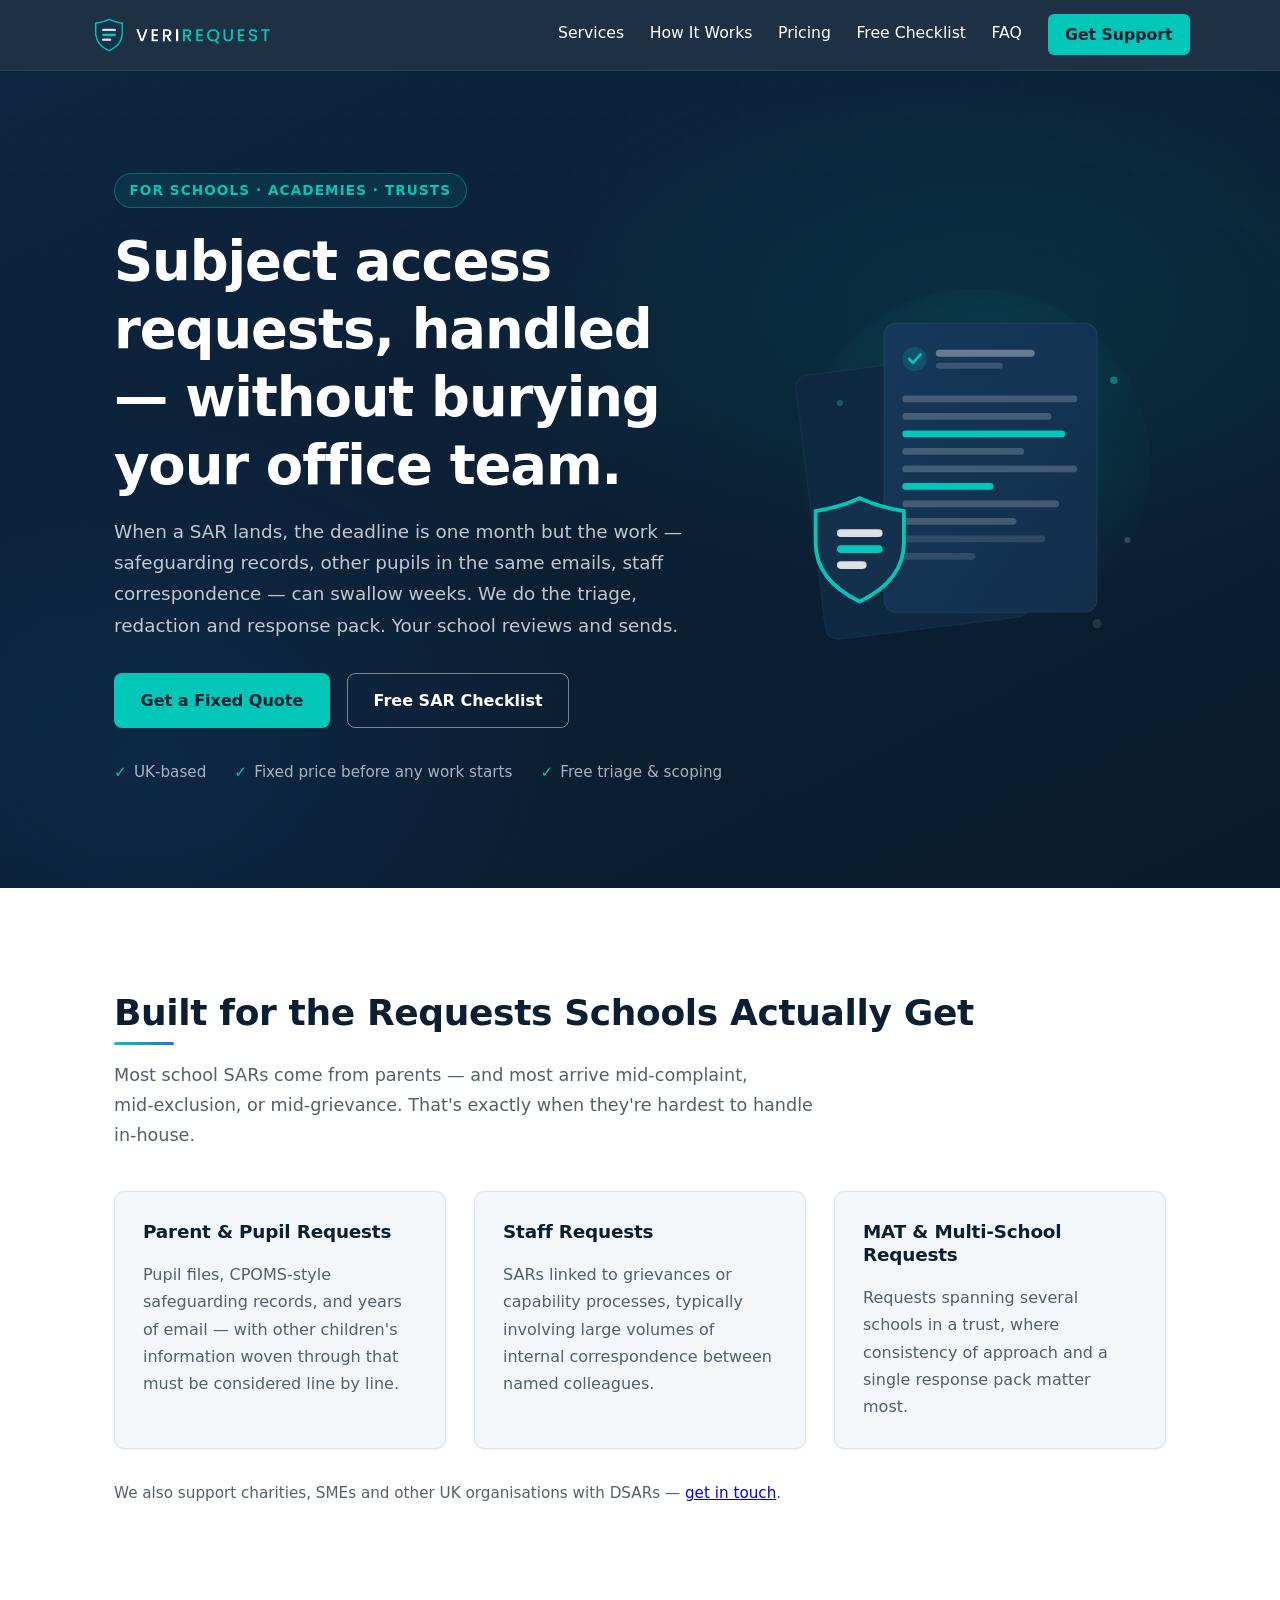
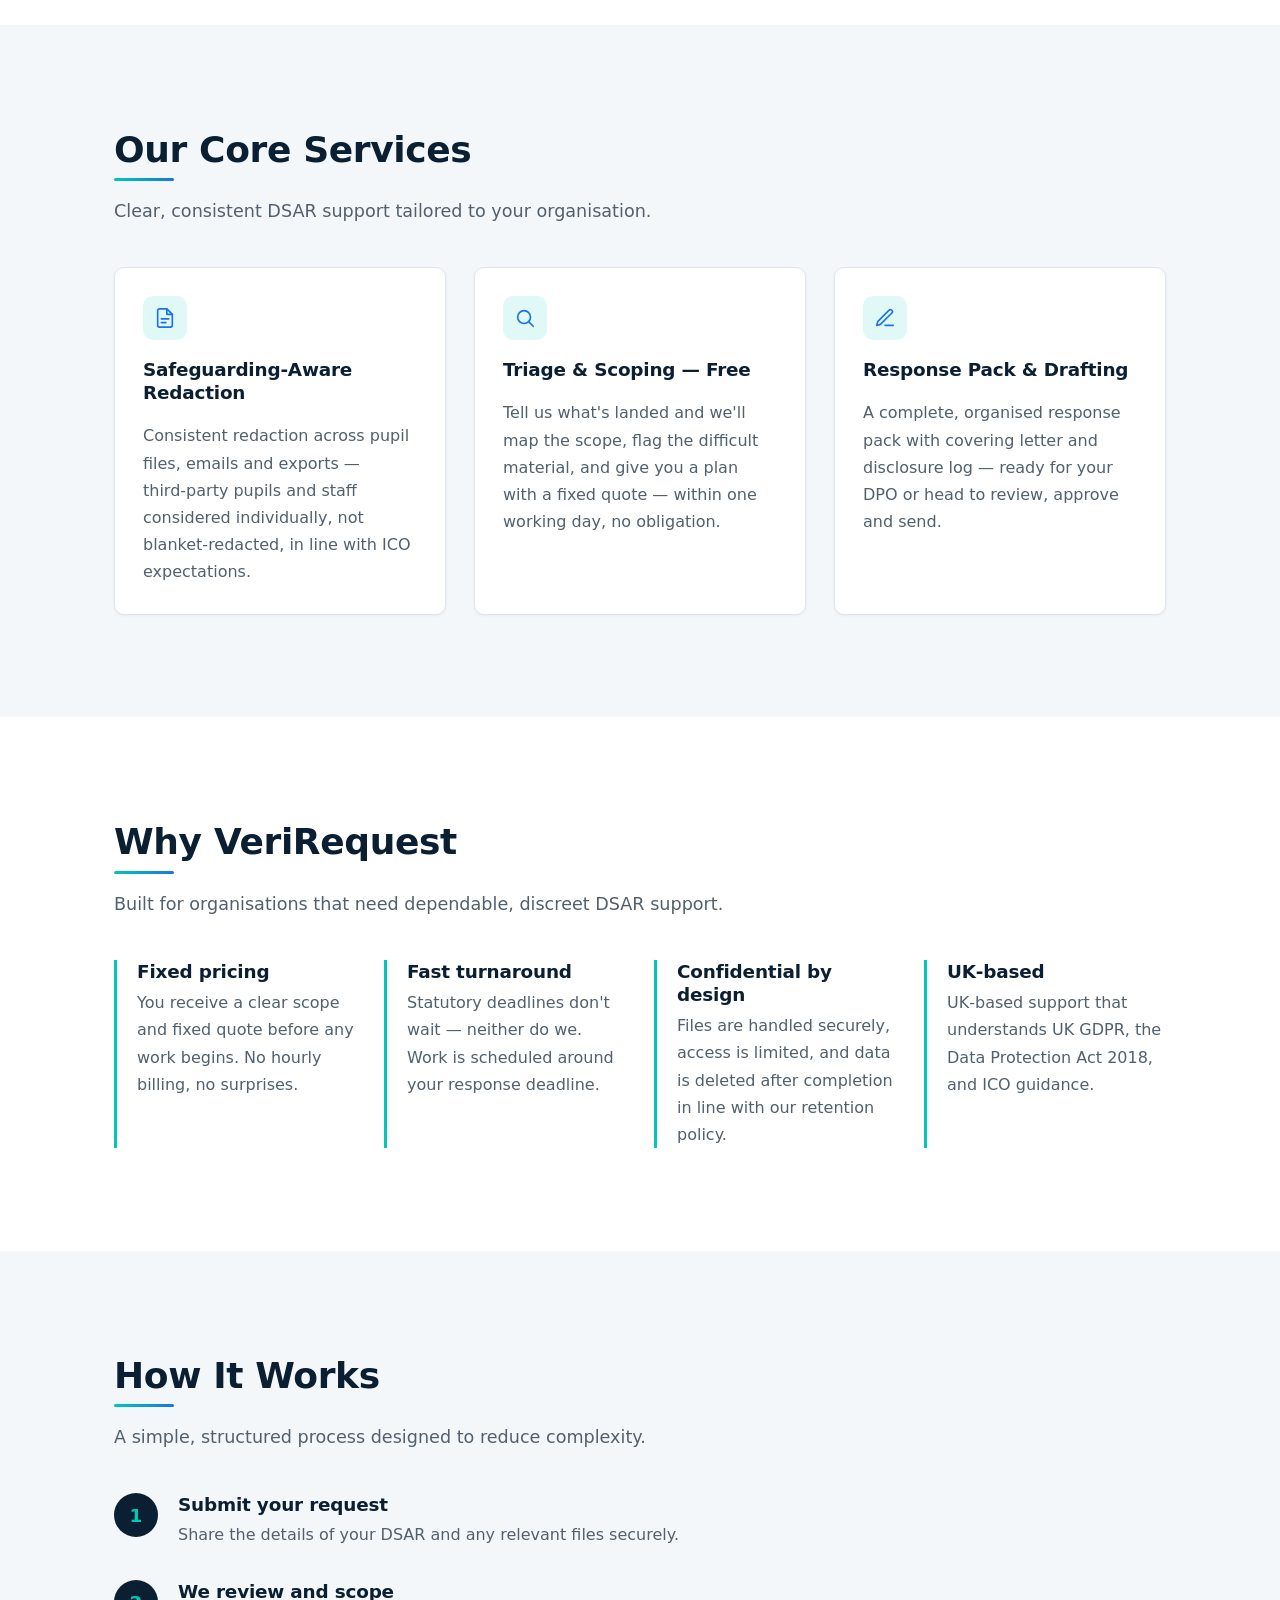
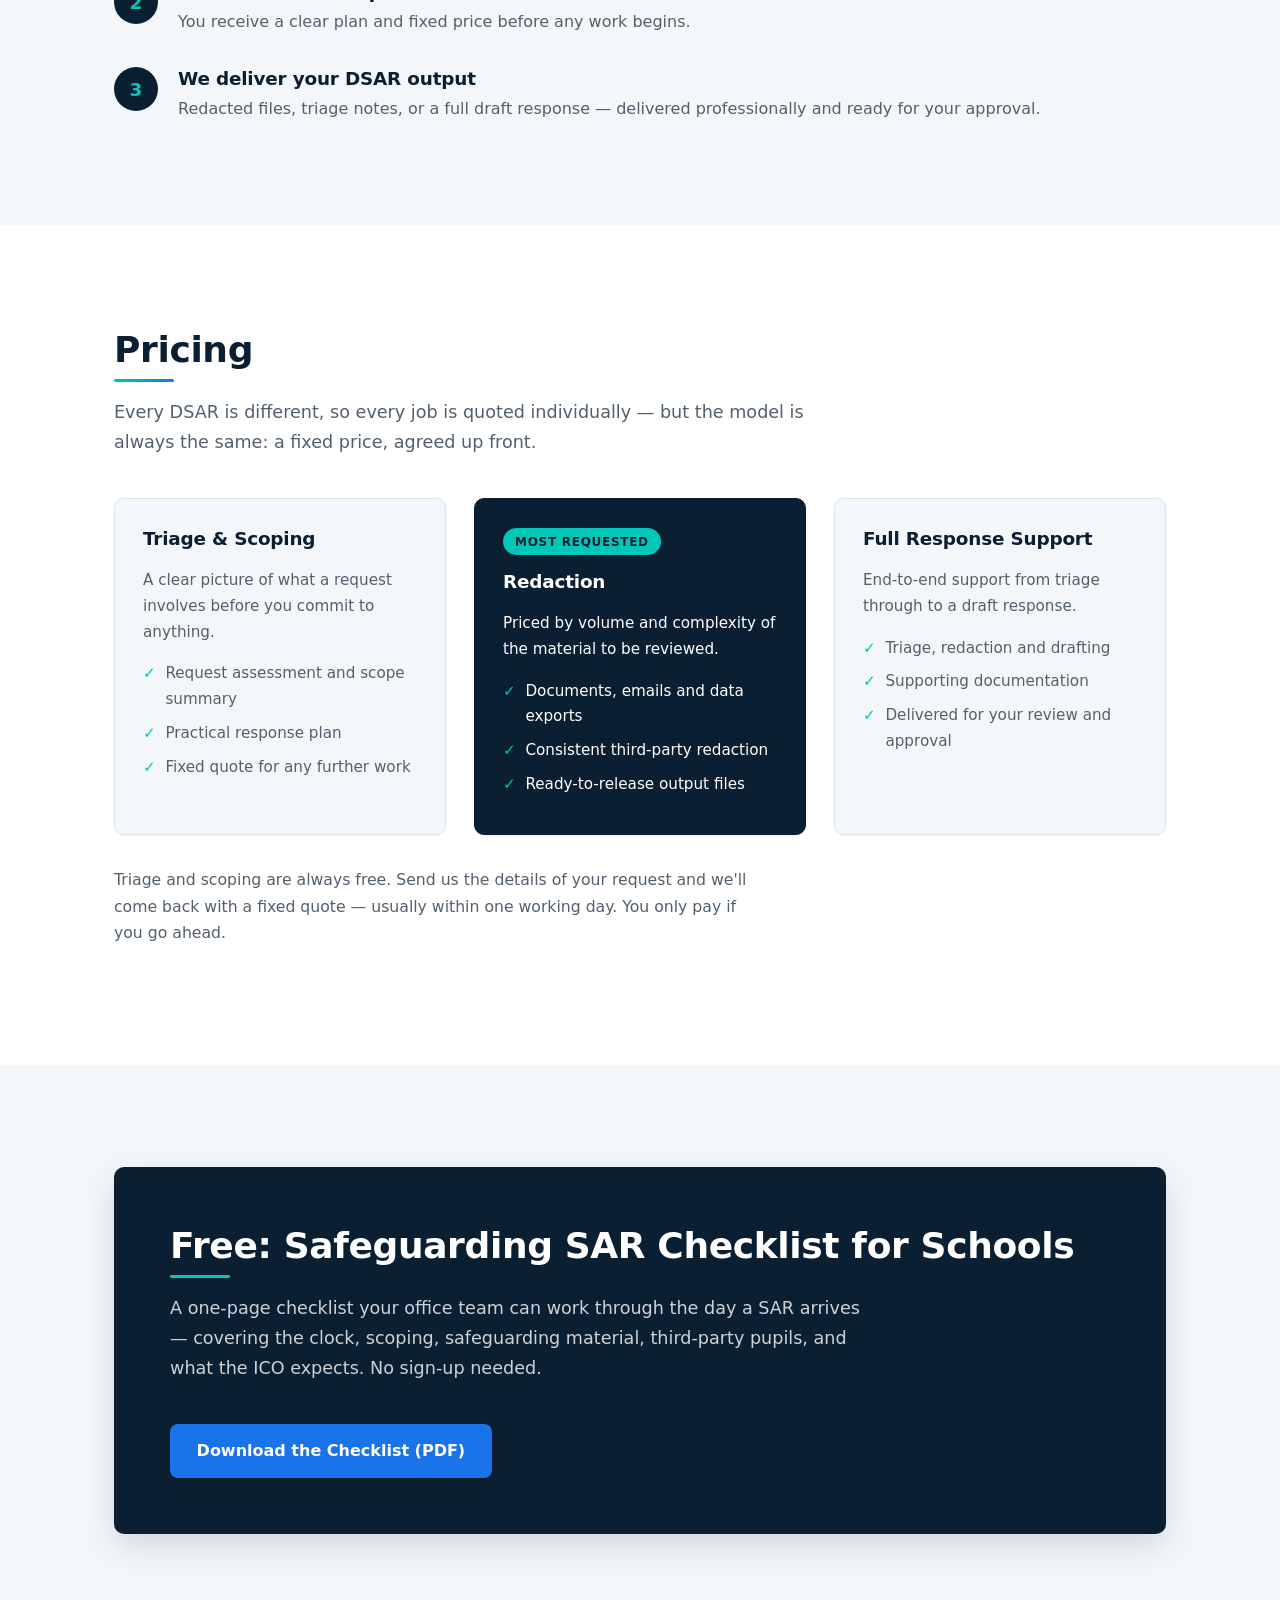
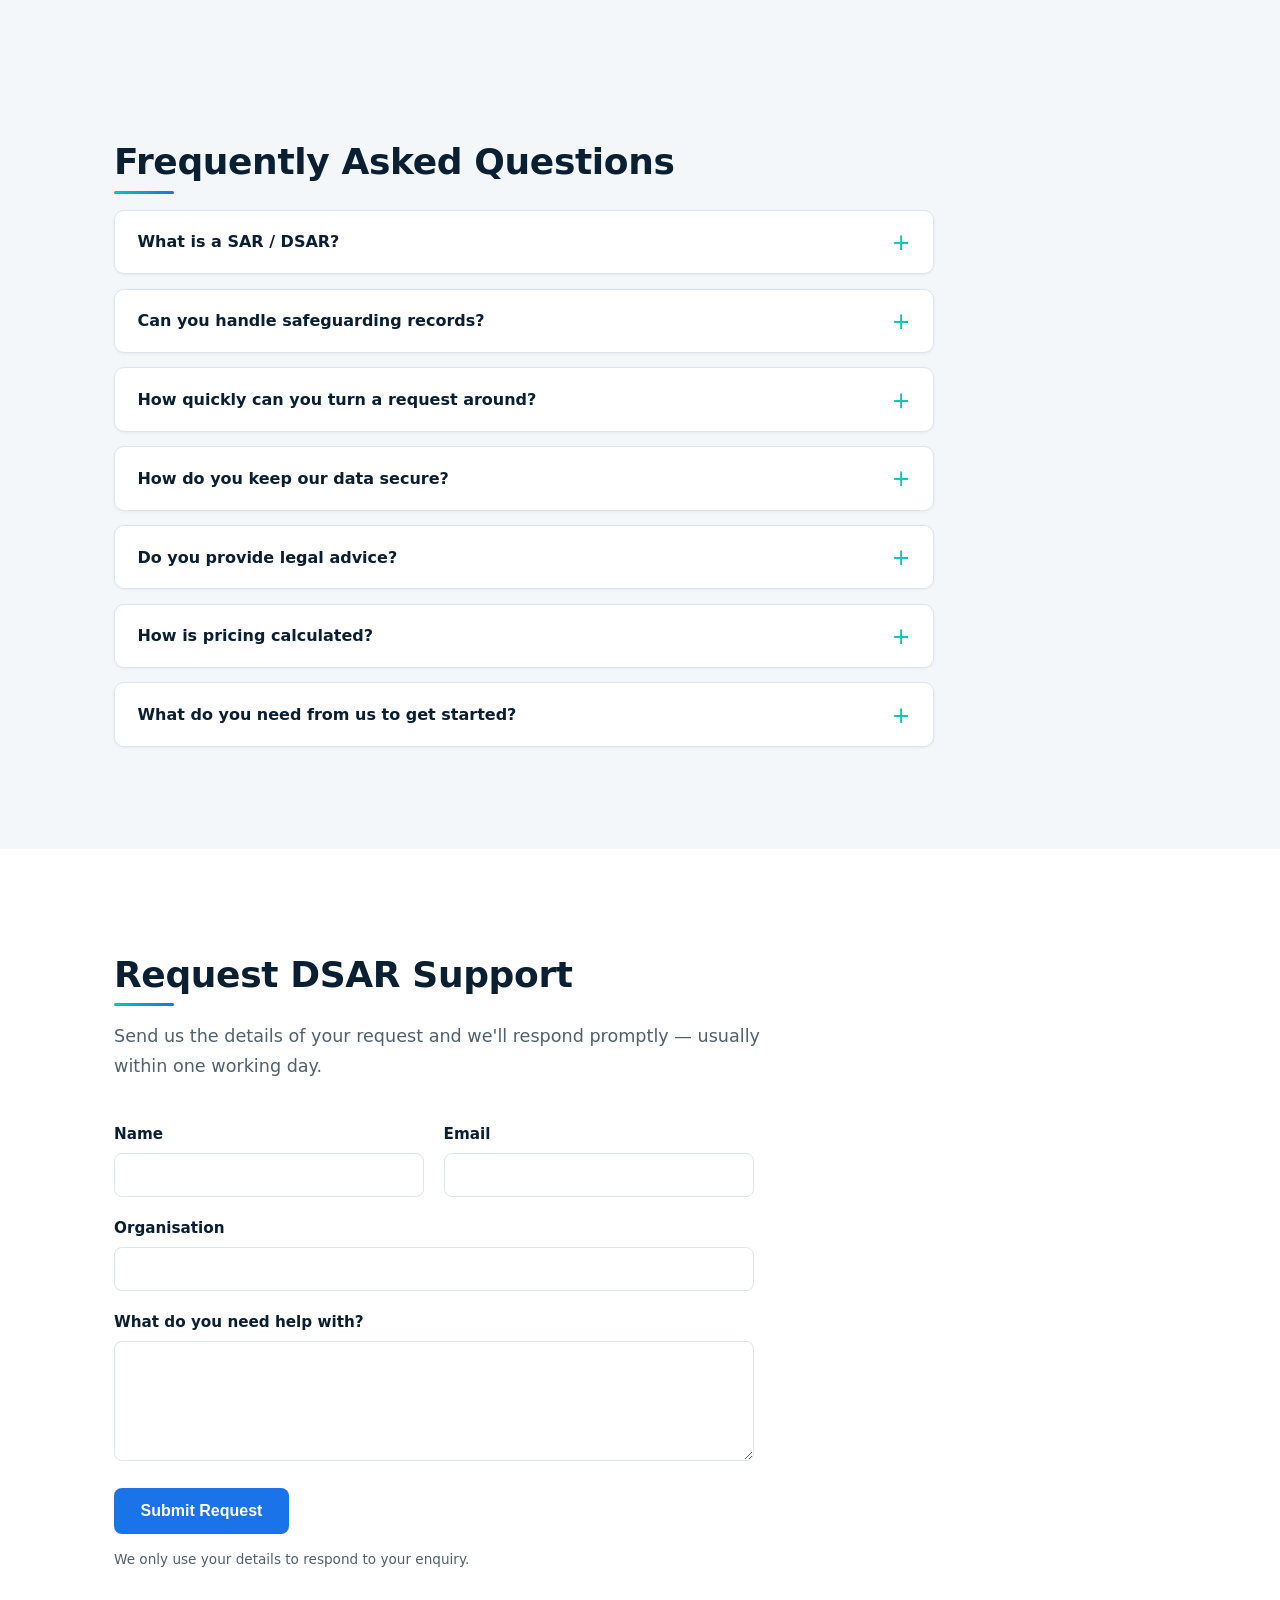
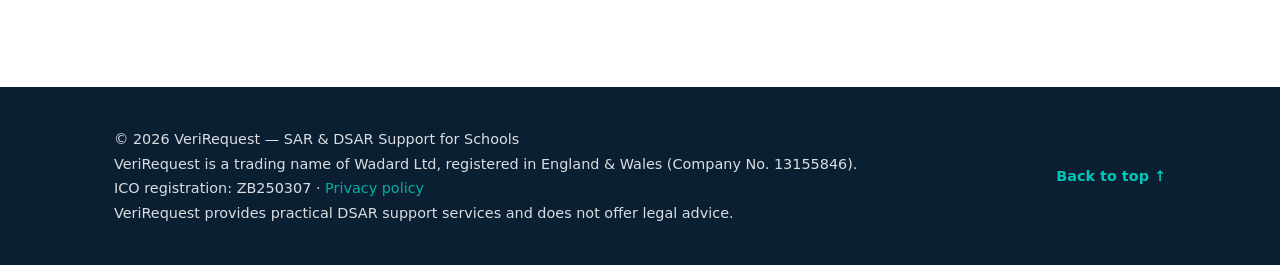
==== commit c0ab9cd9: "Addition of wadard ltd and ico" ====
--- a/index.html
+++ b/index.html
@@ -411,6 +411,8 @@
     <div class="container footer-inner">
       <p class="disclaimer">
         © 2026 VeriRequest — SAR &amp; DSAR Support for Schools<br>
+        VeriRequest is a trading name of Wadard Ltd, registered in England &amp; Wales (Company No. 13155846).<br>
+        ICO registration: ZB250307 · <a href="privacy.html" class="footer-link">Privacy policy</a><br>
         VeriRequest provides practical DSAR support services and does not offer legal advice.
       </p>
       <a href="#hero" class="back-to-top">Back to top ↑</a>
--- a/styles.css
+++ b/styles.css
@@ -695,6 +695,13 @@
   opacity: 0.85;
   margin: 0;
 }
+
+.footer-link {
+  color: var(--teal);
+  text-decoration: none;
+}
+
+.footer-link:hover { text-decoration: underline; }
 
 .back-to-top {
   color: var(--teal);
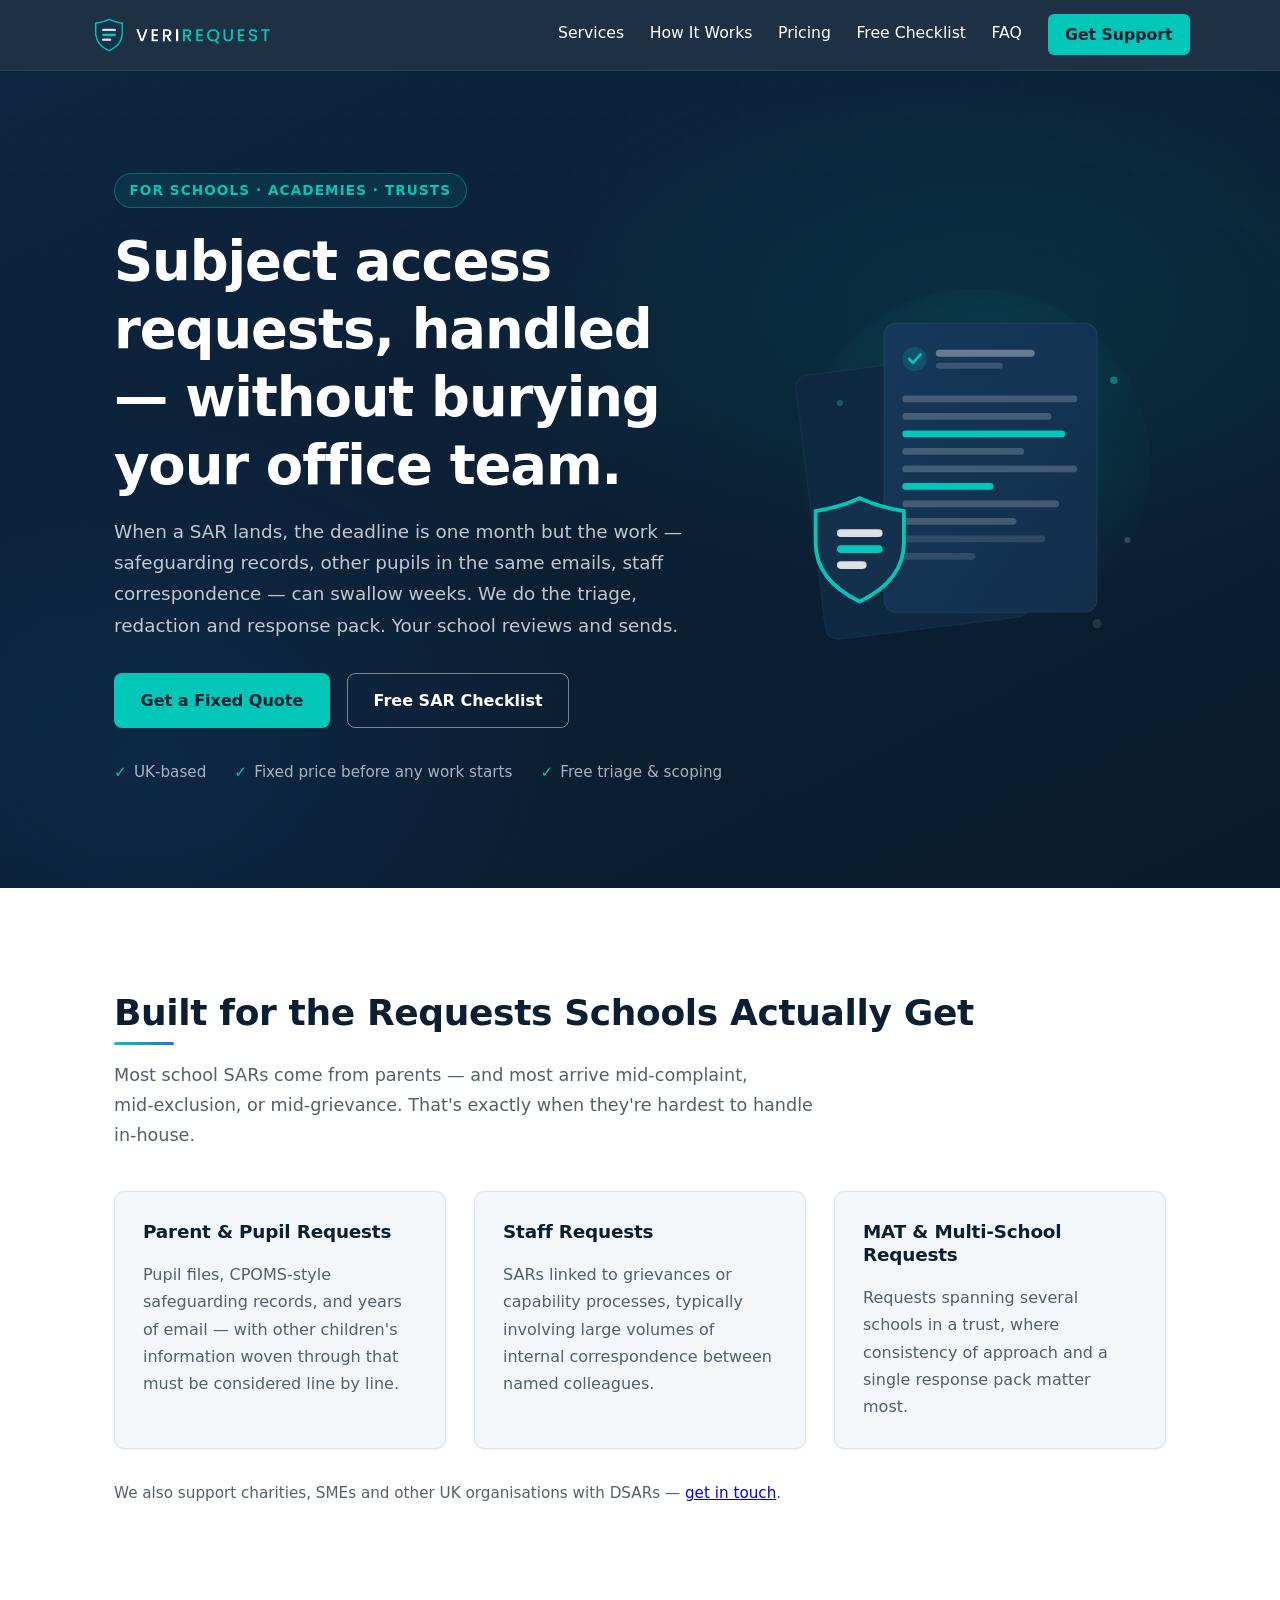
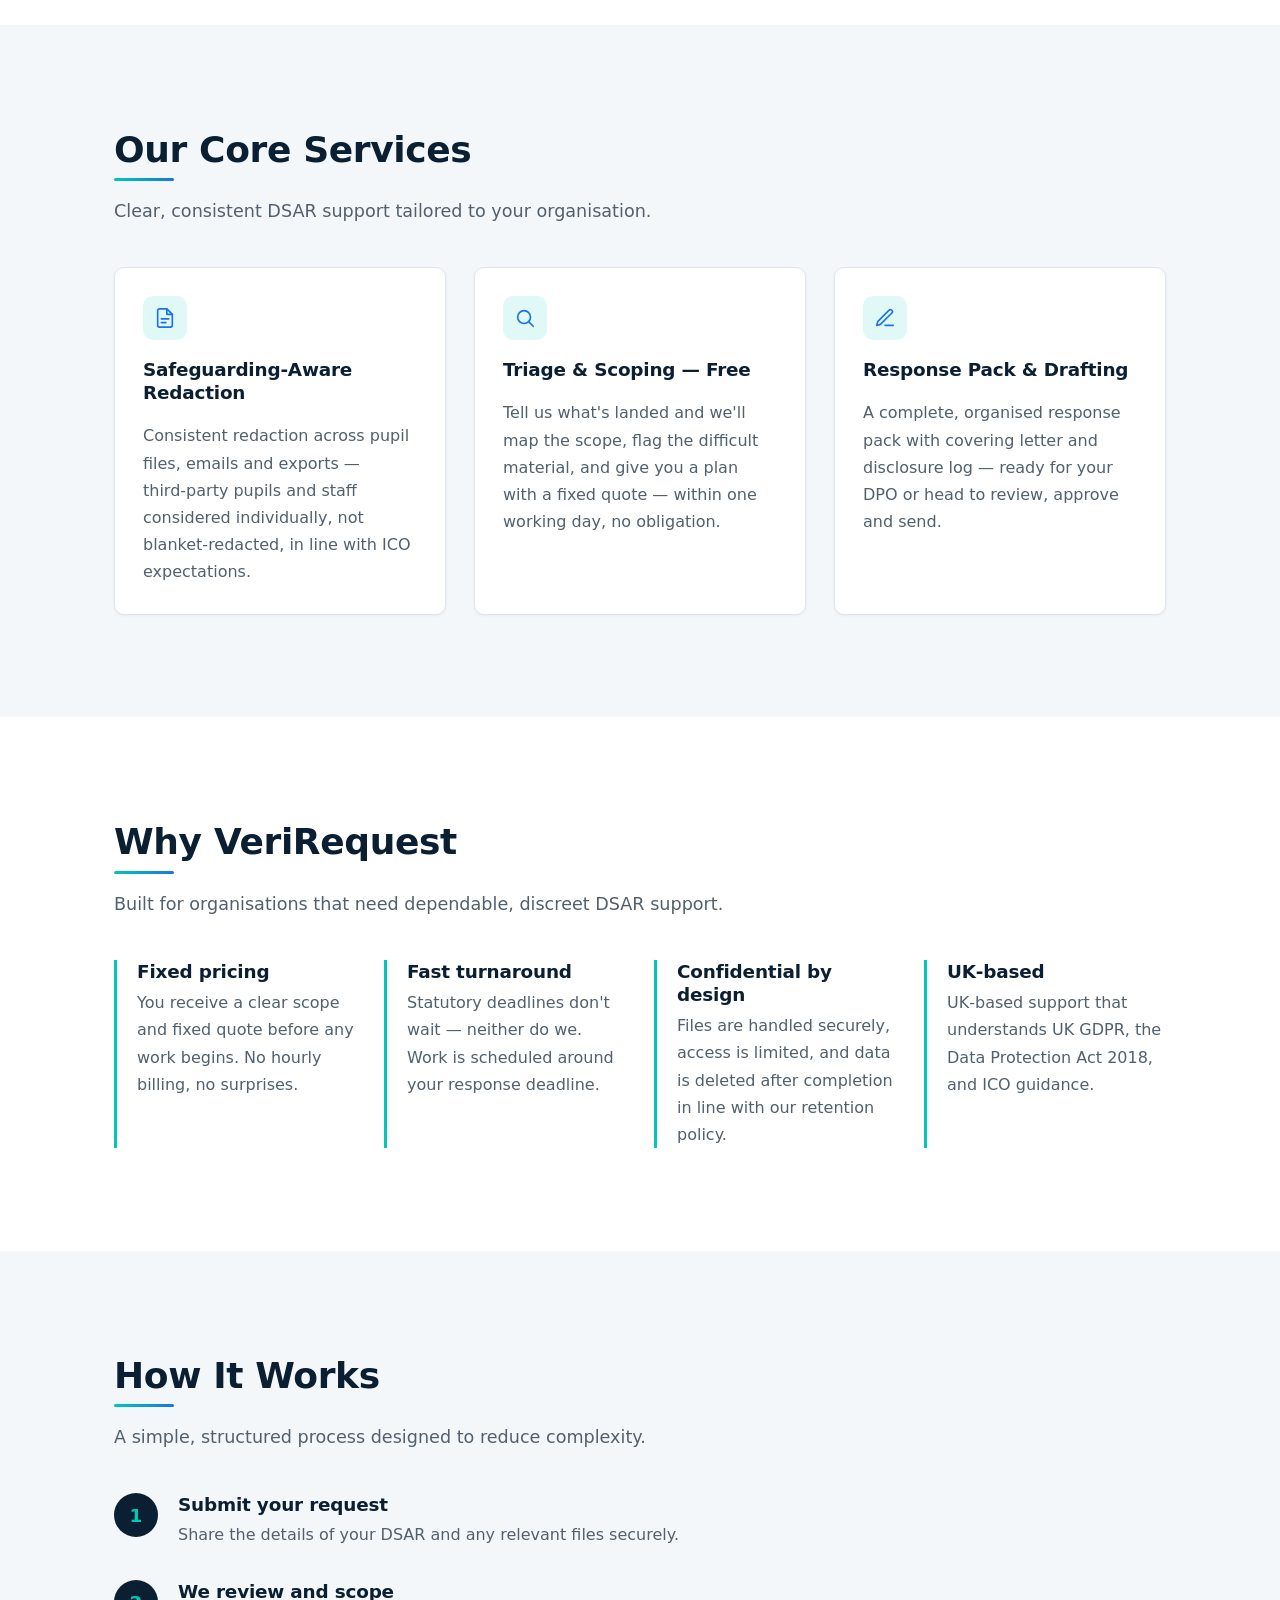
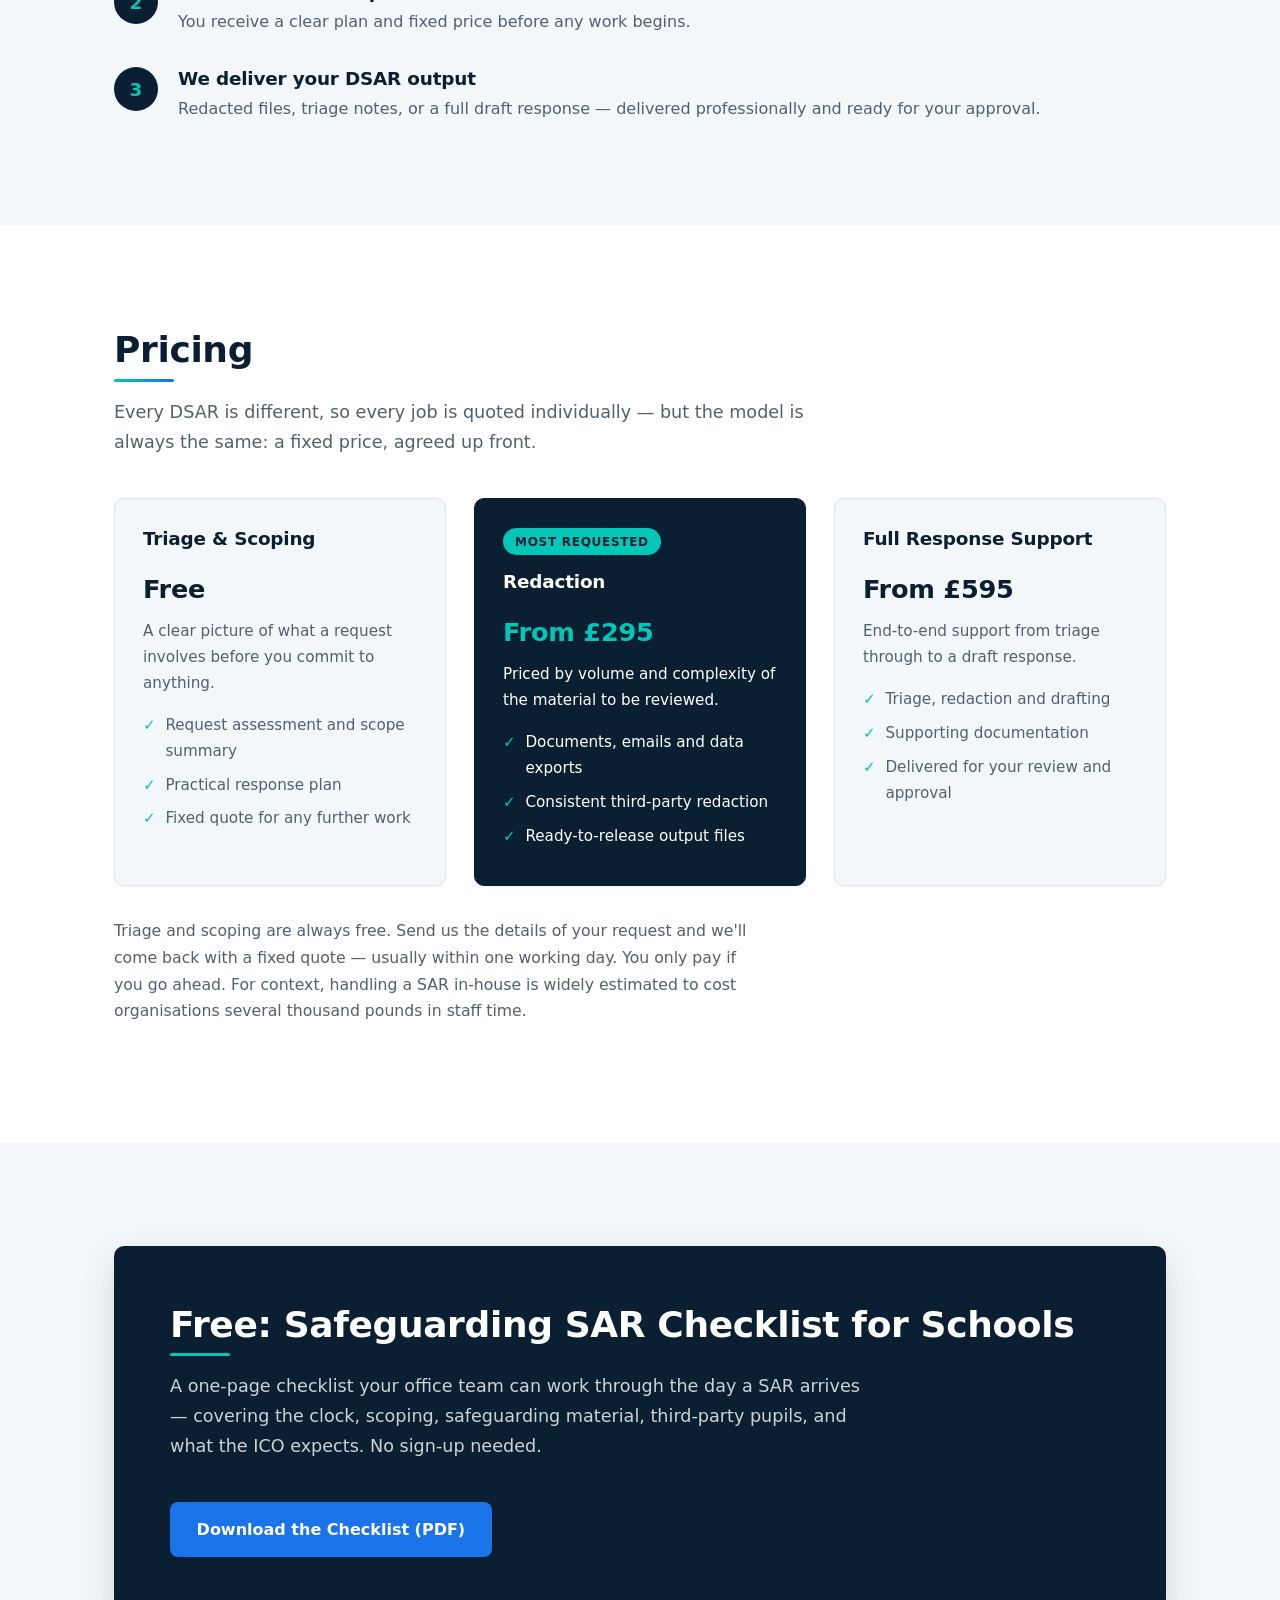
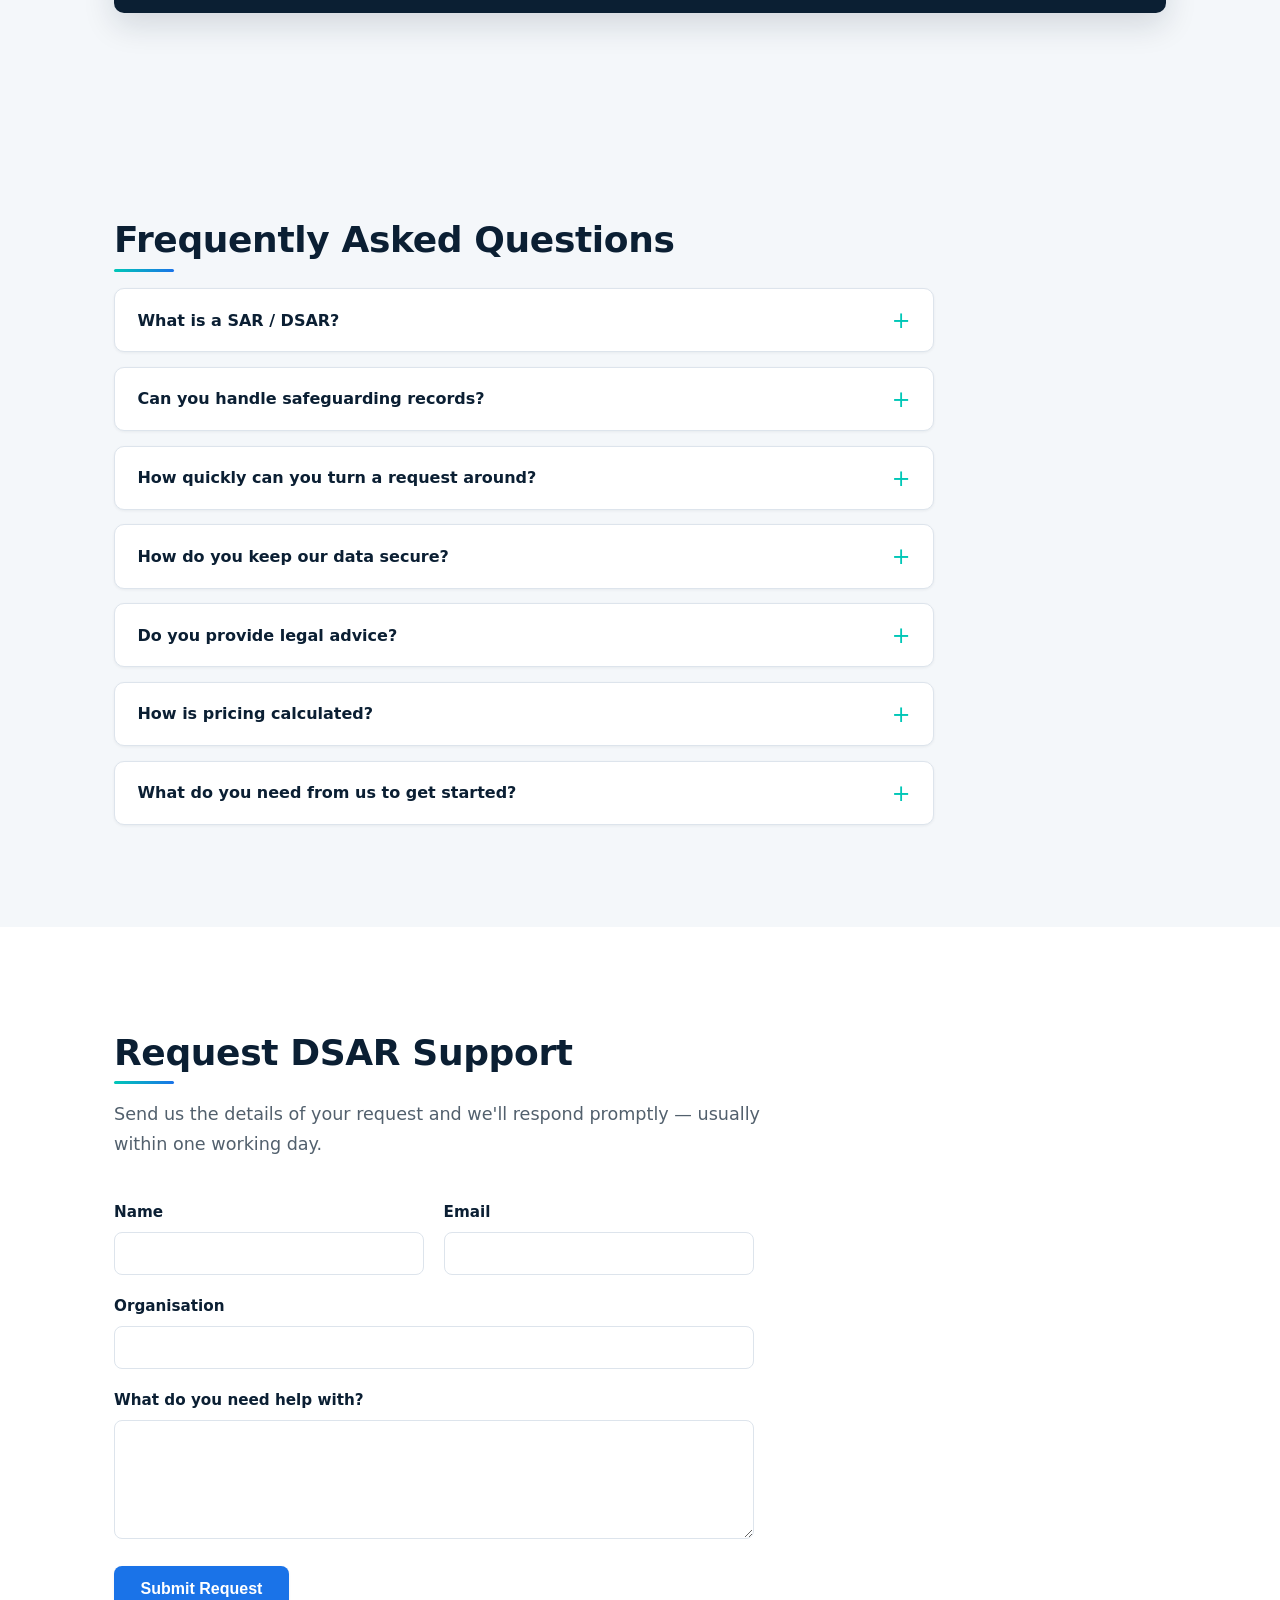
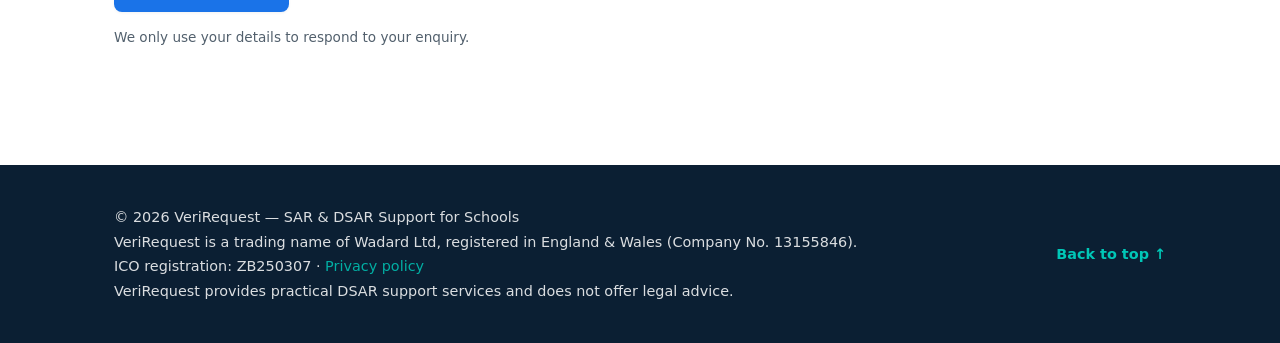
==== commit 1988d7e5: "from-prices and decline rule" ====
--- a/index.html
+++ b/index.html
@@ -277,6 +277,7 @@
         <div class="pricing-grid">
           <div class="pricing-card">
             <h3>Triage &amp; Scoping</h3>
+            <p class="pricing-price">Free</p>
             <p class="pricing-desc">A clear picture of what a request involves before you commit to anything.</p>
             <ul>
               <li>Request assessment and scope summary</li>
@@ -287,6 +288,7 @@
           <div class="pricing-card featured">
             <p class="pricing-badge">Most requested</p>
             <h3>Redaction</h3>
+            <p class="pricing-price">From £295</p>
             <p class="pricing-desc">Priced by volume and complexity of the material to be reviewed.</p>
             <ul>
               <li>Documents, emails and data exports</li>
@@ -296,6 +298,7 @@
           </div>
           <div class="pricing-card">
             <h3>Full Response Support</h3>
+            <p class="pricing-price">From £595</p>
             <p class="pricing-desc">End-to-end support from triage through to a draft response.</p>
             <ul>
               <li>Triage, redaction and drafting</li>
@@ -306,7 +309,7 @@
         </div>
 
         <p class="pricing-note">
-          Triage and scoping are always free. Send us the details of your request and we'll come back with a fixed quote — usually within one working day. You only pay if you go ahead.
+          Triage and scoping are always free. Send us the details of your request and we'll come back with a fixed quote — usually within one working day. You only pay if you go ahead. For context, handling a SAR in&#8209;house is widely estimated to cost organisations several thousand pounds in staff time.
         </p>
       </div>
     </section>
--- a/styles.css
+++ b/styles.css
@@ -523,6 +523,16 @@
   padding: 0.2rem 0.75rem;
   margin: 0 0 0.9rem;
 }
+
+.pricing-price {
+  font-size: 1.6rem;
+  font-weight: 700;
+  color: var(--navy);
+  margin: 0 0 0.5rem;
+  letter-spacing: -0.01em;
+}
+
+.pricing-card.featured .pricing-price { color: var(--teal); }
 
 .pricing-desc {
   color: var(--text-muted);
